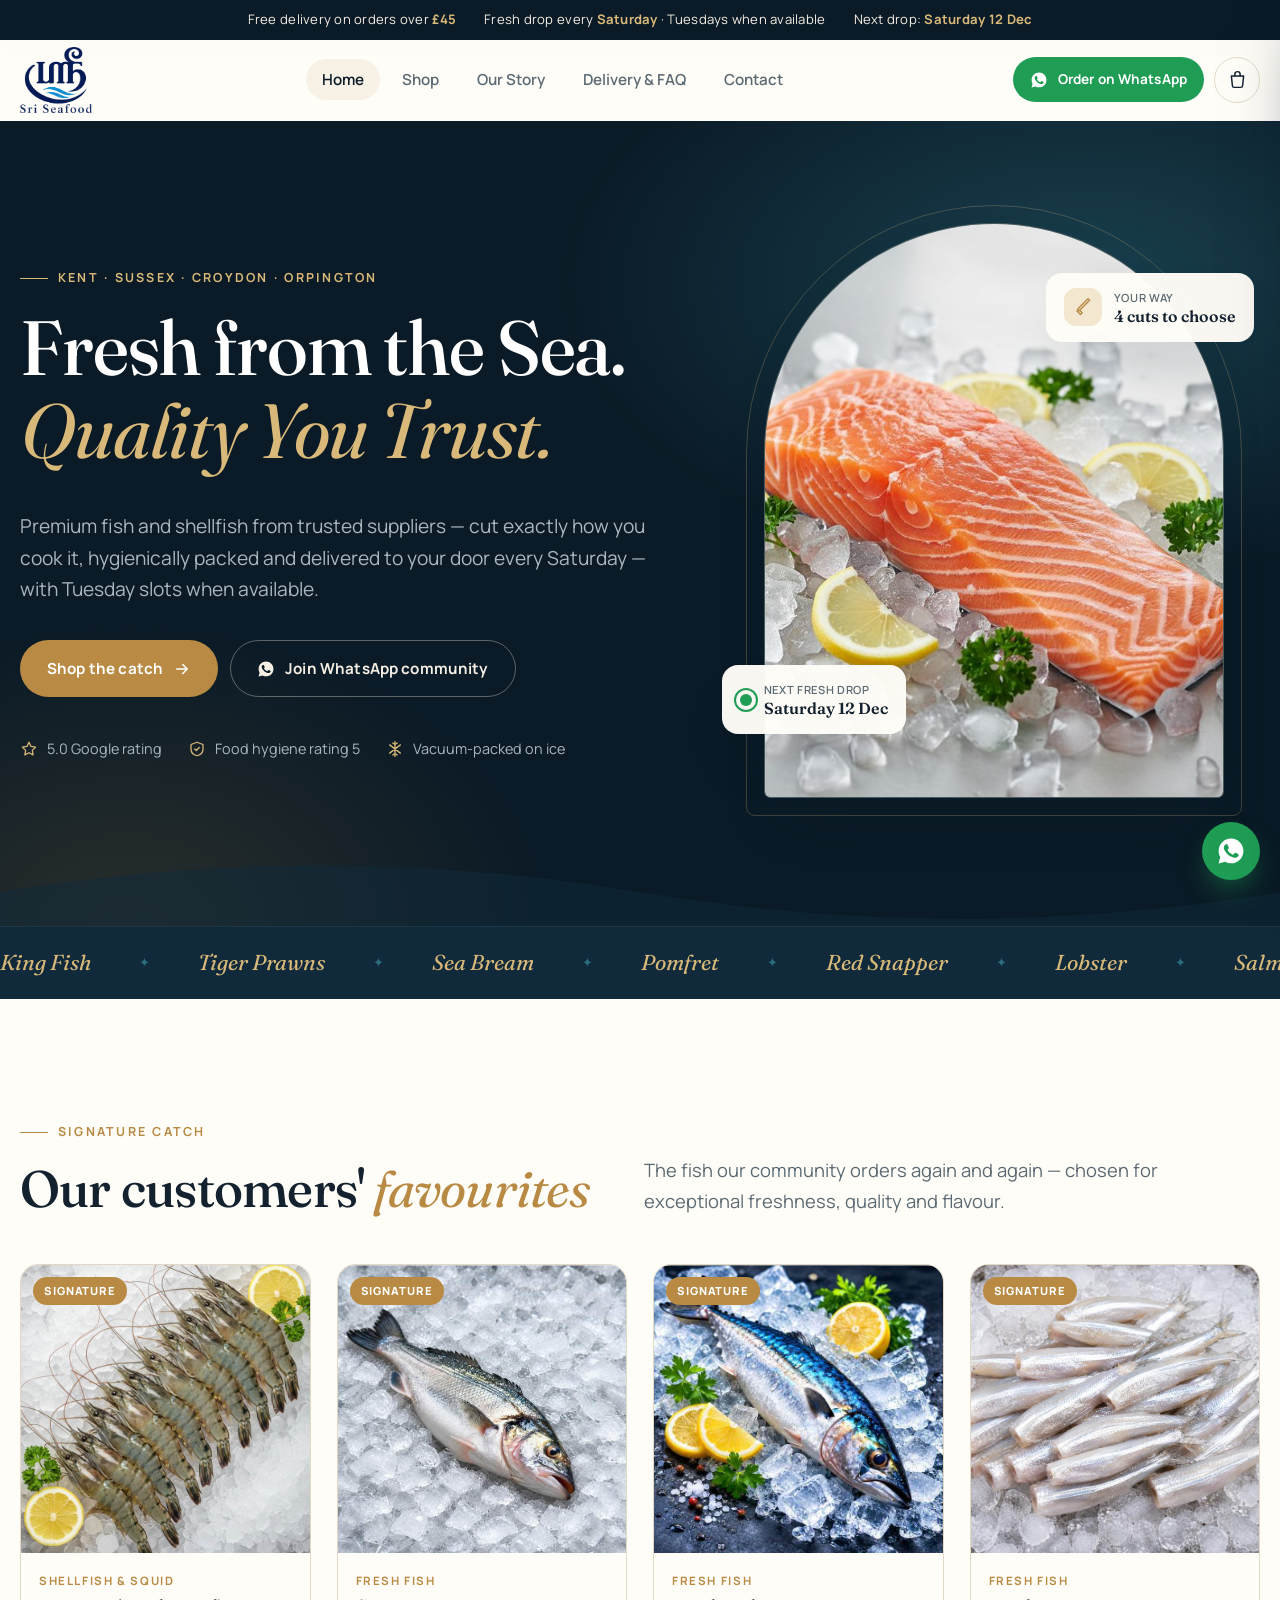
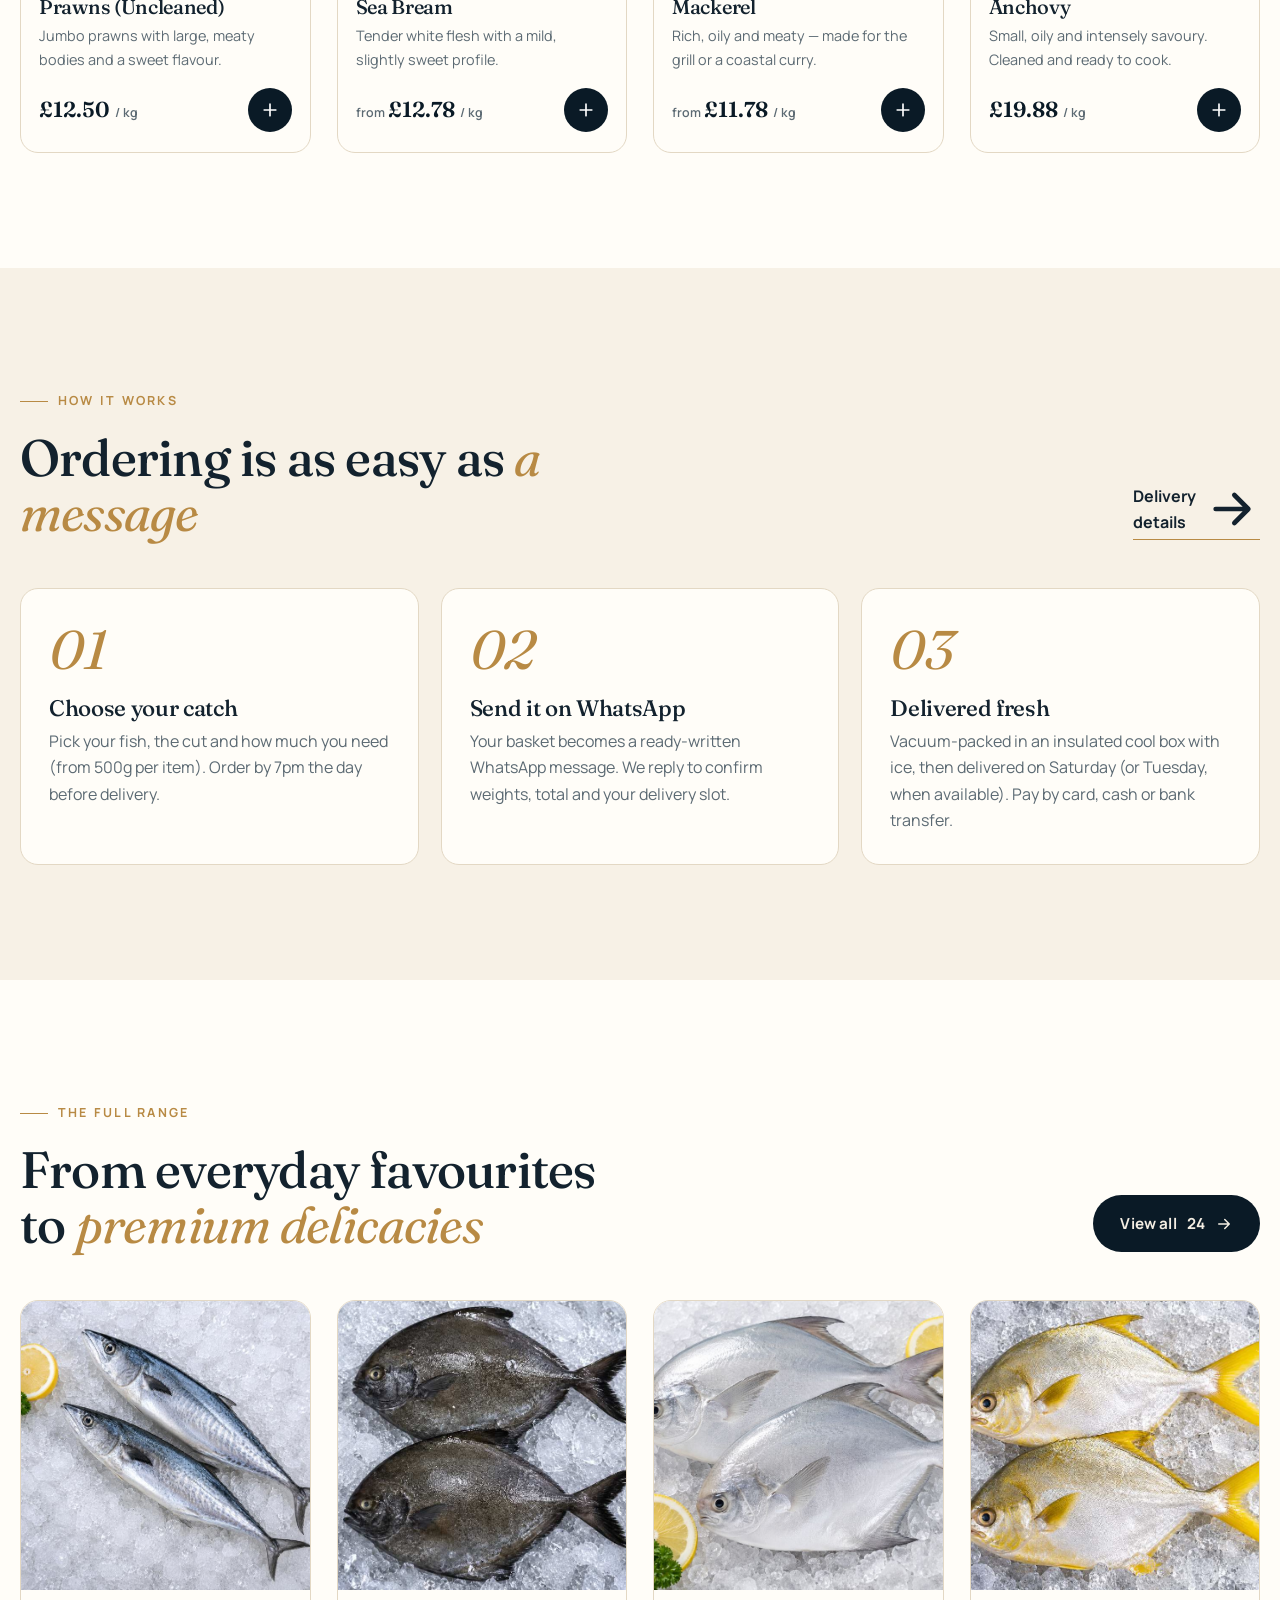
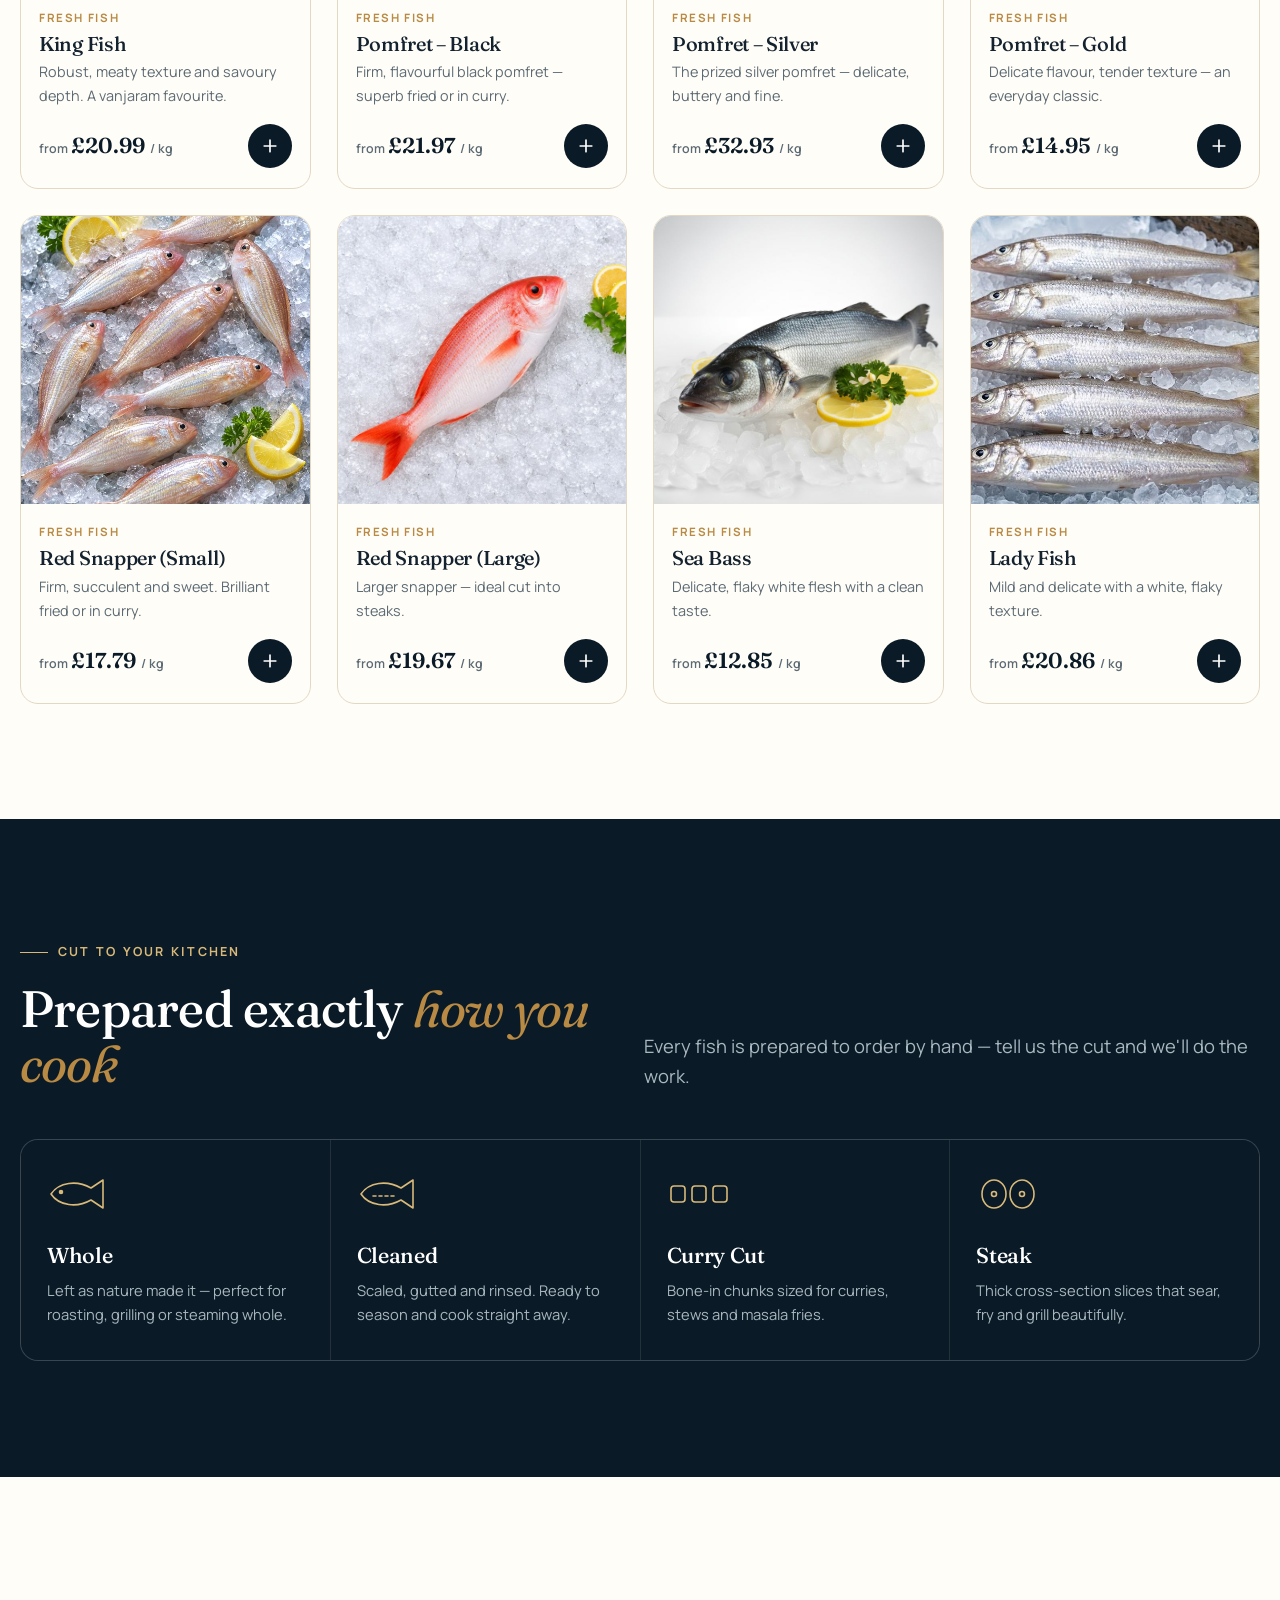
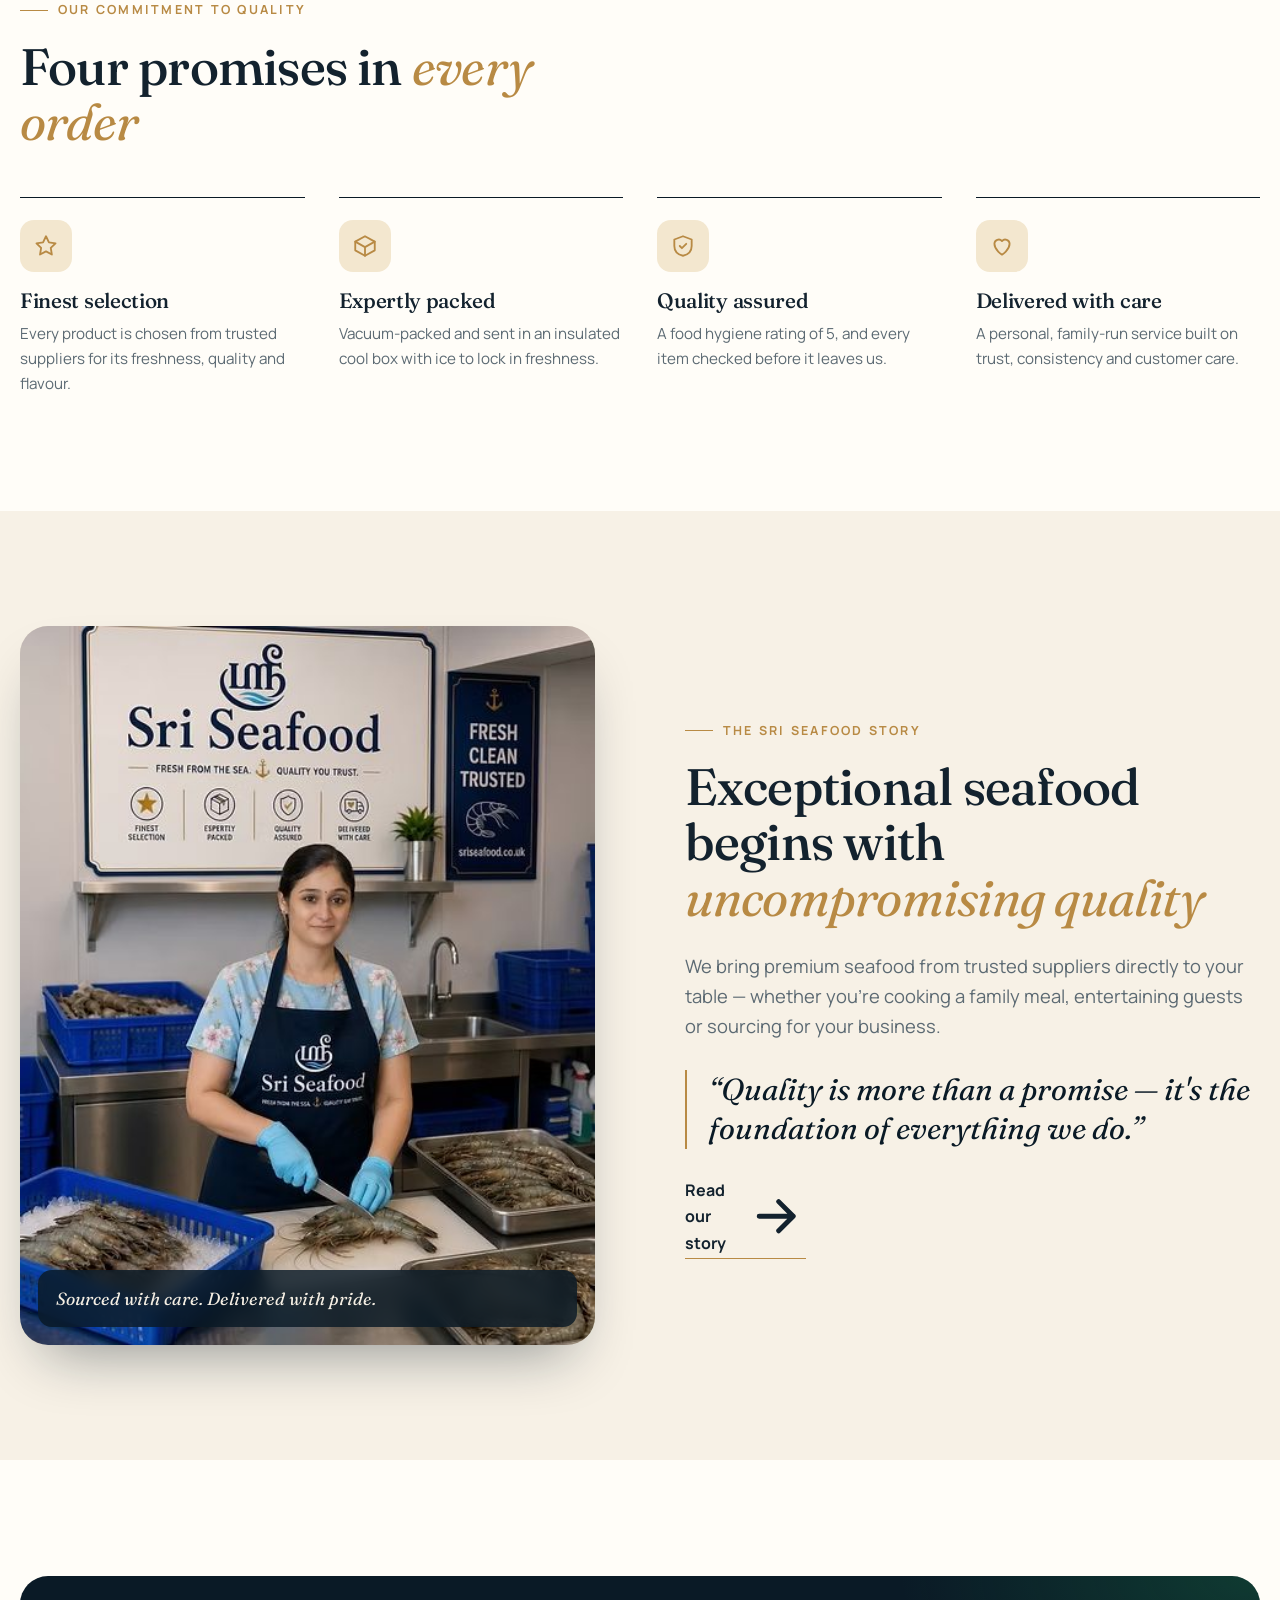
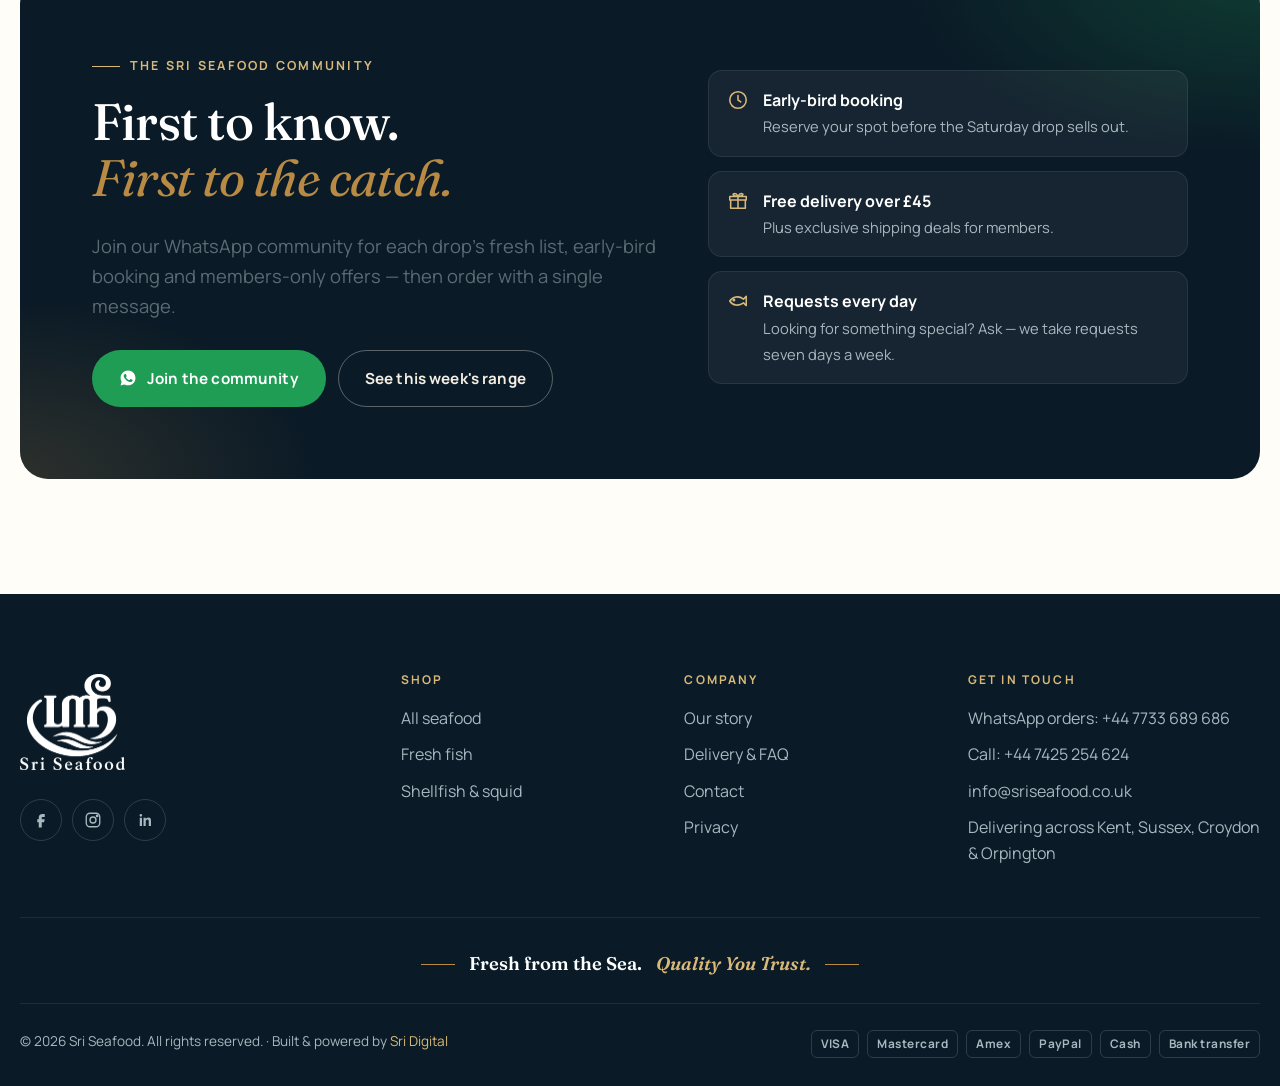
==== index.html @ c2c9f308 "Add files via upload" ====
<!doctype html>
<html lang="en-GB">
<head>
<meta charset="utf-8">
<meta name="viewport" content="width=device-width, initial-scale=1">
<title>Sri Seafood | Fresh from the Sea. Quality You Trust.</title>
<meta name="description" content="Premium fresh fish and shellfish, cut to order and delivered every Saturday across Kent, Sussex, Croydon and Orpington. Free delivery over £45.">
<link rel="canonical" href="https://www.sriseafood.co.uk/">
<meta name="theme-color" content="#0A1A26">
<meta property="og:type" content="website">
<meta property="og:site_name" content="Sri Seafood">
<meta property="og:title" content="Sri Seafood | Fresh from the Sea. Quality You Trust.">
<meta property="og:description" content="Premium fresh fish and shellfish, cut to order and delivered every Saturday across Kent, Sussex, Croydon and Orpington. Free delivery over £45.">
<meta property="og:url" content="https://www.sriseafood.co.uk/">
<meta property="og:image" content="https://www.sriseafood.co.uk/assets/img/og-image.jpg">
<meta name="twitter:card" content="summary_large_image">
<link rel="icon" href="assets/img/favicon.png" type="image/png">
<link rel="apple-touch-icon" href="assets/img/apple-touch-icon.png">
<link rel="preconnect" href="https://fonts.googleapis.com">
<link rel="preconnect" href="https://fonts.gstatic.com" crossorigin>
<link href="https://fonts.googleapis.com/css2?family=Fraunces:ital,opsz,wght@0,9..144,400..700;1,9..144,400..600&family=Manrope:wght@400;500;600;700;800&display=swap" rel="stylesheet">
<link rel="stylesheet" href="assets/css/styles.css">
<script type="application/ld+json">{"@context":"https://schema.org","@type":"Store","name":"Sri Seafood","description":"Premium fresh seafood delivered across Kent, Sussex, Croydon and Orpington.","url":"https://www.sriseafood.co.uk","email":"info@sriseafood.co.uk","telephone":"+447425254624","areaServed":["Kent","Sussex","Croydon","Orpington"],"address":{"@type":"PostalAddress","addressLocality":"Royal Tunbridge Wells","addressRegion":"Kent","addressCountry":"GB"},"sameAs":["https://www.facebook.com/profile.php?id=61592710559635","https://www.instagram.com/sri.seafood/","https://www.linkedin.com/company/sri-seafood/"]}</script>
</head>
<body>
<a class="sr-only" href="#main">Skip to content</a>
<div class="announce"><div class="wrap"><span>Free delivery on orders over <b>£45</b></span><span>Fresh drop every <b>Saturday</b> · Tuesdays when available</span><span>Next drop: <b data-next-drop>Saturday</b></span></div></div>
<header class="site-header">
  <div class="wrap nav">
    <a class="brand" href="index.html" aria-label="Sri Seafood home"><img class="brand-logo" src="assets/img/logo.png" alt="Sri Seafood" width="420" height="385"></a>
    <nav aria-label="Main"><ul class="nav-links"><li><a href="index.html">Home</a></li><li><a href="shop.html">Shop</a></li><li><a href="about.html">Our Story</a></li><li><a href="delivery.html">Delivery & FAQ</a></li><li><a href="contact.html">Contact</a></li></ul></nav>
    <div class="nav-actions">
      <a class="btn btn--wa btn--sm nav-cta" data-wa-chat="Hello Sri Seafood! I'd like to place an order."><svg viewBox="0 0 24 24" fill="currentColor" aria-hidden="true"><path d="M12.04 2C6.58 2 2.13 6.45 2.13 11.91c0 1.75.46 3.45 1.32 4.95L2.05 22l5.25-1.38a9.9 9.9 0 0 0 4.74 1.21c5.46 0 9.91-4.45 9.91-9.91C21.95 6.45 17.5 2 12.04 2Zm5.8 14.03c-.24.69-1.42 1.32-1.96 1.37-.5.05-1.13.07-1.82-.11-.42-.13-.96-.31-1.65-.61-2.9-1.25-4.8-4.17-4.94-4.36-.15-.2-1.18-1.57-1.18-3 0-1.42.75-2.12 1.01-2.41.27-.29.58-.36.78-.36l.56.01c.18.01.42-.07.66.5.24.58.82 2 .89 2.15.07.15.12.32.02.51-.1.2-.15.32-.29.49-.15.17-.31.38-.44.51-.15.15-.3.31-.13.6.17.29.76 1.25 1.63 2.03 1.12 1 2.07 1.31 2.36 1.46.29.15.46.12.63-.07.17-.2.73-.85.92-1.14.2-.29.39-.24.66-.15.27.1 1.7.8 2 .95.29.15.49.22.56.34.07.12.07.7-.17 1.39Z"/></svg> Order on WhatsApp</a>
      <button class="icon-btn" data-open-basket data-needs-basket aria-label="Open basket"><svg viewBox="0 0 24 24" fill="none" stroke="currentColor" stroke-width="1.7" stroke-linecap="round" stroke-linejoin="round" aria-hidden="true"><path d="M5 8h14l-1.2 11.1a2 2 0 0 1-2 1.9H8.2a2 2 0 0 1-2-1.9L5 8Z"/><path d="M9 8V6a3 3 0 0 1 6 0v2"/></svg><span class="cart-count">0</span></button>
      <button class="icon-btn menu-btn" data-open-menu aria-label="Open menu"><svg viewBox="0 0 24 24" fill="none" stroke="currentColor" stroke-width="1.8" stroke-linecap="round" aria-hidden="true"><path d="M4 8h16M4 16h16"/></svg></button>
    </div>
  </div>
</header>
<div class="mobile-nav" aria-hidden="true">
  <div class="top"><a class="brand" href="index.html" aria-label="Sri Seafood home"><img class="brand-logo" src="assets/img/logo-white.png" alt="Sri Seafood" width="420" height="385" loading="lazy"></a><button class="icon-btn" data-close-menu aria-label="Close menu"><svg viewBox="0 0 24 24" fill="none" stroke="currentColor" stroke-width="2" stroke-linecap="round" aria-hidden="true"><path d="M6 6l12 12M18 6 6 18"/></svg></button></div>
  <ul><li><a href="index.html">Home</a></li><li><a href="shop.html">Shop</a></li><li><a href="about.html">Our Story</a></li><li><a href="delivery.html">Delivery & FAQ</a></li><li><a href="contact.html">Contact</a></li></ul>
  <a class="btn btn--wa btn--block" data-wa-chat="Hello Sri Seafood! I'd like to place an order."><svg viewBox="0 0 24 24" fill="currentColor" aria-hidden="true"><path d="M12.04 2C6.58 2 2.13 6.45 2.13 11.91c0 1.75.46 3.45 1.32 4.95L2.05 22l5.25-1.38a9.9 9.9 0 0 0 4.74 1.21c5.46 0 9.91-4.45 9.91-9.91C21.95 6.45 17.5 2 12.04 2Zm5.8 14.03c-.24.69-1.42 1.32-1.96 1.37-.5.05-1.13.07-1.82-.11-.42-.13-.96-.31-1.65-.61-2.9-1.25-4.8-4.17-4.94-4.36-.15-.2-1.18-1.57-1.18-3 0-1.42.75-2.12 1.01-2.41.27-.29.58-.36.78-.36l.56.01c.18.01.42-.07.66.5.24.58.82 2 .89 2.15.07.15.12.32.02.51-.1.2-.15.32-.29.49-.15.17-.31.38-.44.51-.15.15-.3.31-.13.6.17.29.76 1.25 1.63 2.03 1.12 1 2.07 1.31 2.36 1.46.29.15.46.12.63-.07.17-.2.73-.85.92-1.14.2-.29.39-.24.66-.15.27.1 1.7.8 2 .95.29.15.49.22.56.34.07.12.07.7-.17 1.39Z"/></svg> Order on WhatsApp</a>
  <a class="btn btn--ghost-light btn--block" data-wa-community>Join our WhatsApp community</a>
</div>
<main id="main">

<section class="hero">
  <div class="wrap">
    <div>
      <span class="eyebrow" style="color:var(--gold-2)">Kent · Sussex · Croydon · Orpington</span>
      <h1>Fresh from the Sea.<br><em>Quality You Trust.</em></h1>
      <p class="lead">Premium fish and shellfish from trusted suppliers — cut exactly how you cook it, hygienically packed and delivered to your door every Saturday — with Tuesday slots when available.</p>
      <div class="hero-ctas">
        <a class="btn btn--gold" href="shop.html">Shop the catch <svg viewBox="0 0 24 24" fill="none" stroke="currentColor" stroke-width="2" stroke-linecap="round" stroke-linejoin="round" aria-hidden="true"><path d="M5 12h14M13 6l6 6-6 6"/></svg></a>
        <a class="btn btn--ghost-light" data-wa-community><svg viewBox="0 0 24 24" fill="currentColor" aria-hidden="true"><path d="M12.04 2C6.58 2 2.13 6.45 2.13 11.91c0 1.75.46 3.45 1.32 4.95L2.05 22l5.25-1.38a9.9 9.9 0 0 0 4.74 1.21c5.46 0 9.91-4.45 9.91-9.91C21.95 6.45 17.5 2 12.04 2Zm5.8 14.03c-.24.69-1.42 1.32-1.96 1.37-.5.05-1.13.07-1.82-.11-.42-.13-.96-.31-1.65-.61-2.9-1.25-4.8-4.17-4.94-4.36-.15-.2-1.18-1.57-1.18-3 0-1.42.75-2.12 1.01-2.41.27-.29.58-.36.78-.36l.56.01c.18.01.42-.07.66.5.24.58.82 2 .89 2.15.07.15.12.32.02.51-.1.2-.15.32-.29.49-.15.17-.31.38-.44.51-.15.15-.3.31-.13.6.17.29.76 1.25 1.63 2.03 1.12 1 2.07 1.31 2.36 1.46.29.15.46.12.63-.07.17-.2.73-.85.92-1.14.2-.29.39-.24.66-.15.27.1 1.7.8 2 .95.29.15.49.22.56.34.07.12.07.7-.17 1.39Z"/></svg> Join WhatsApp community</a>
      </div>
      <ul class="hero-trust">
        <li><svg viewBox="0 0 24 24" fill="none" stroke="currentColor" stroke-width="1.7" stroke-linejoin="round" aria-hidden="true"><path d="m12 3 2.7 5.6 6.1.9-4.4 4.3 1 6.1L12 17l-5.5 2.9 1-6.1L3.2 9.5l6.1-.9L12 3Z"/></svg> 5.0 Google rating</li>
        <li><svg viewBox="0 0 24 24" fill="none" stroke="currentColor" stroke-width="1.7" stroke-linecap="round" stroke-linejoin="round" aria-hidden="true"><path d="M12 3 4 6v6c0 5 3.5 8 8 9 4.5-1 8-4 8-9V6l-8-3Z"/><path d="m9 12 2 2 4-4"/></svg> Food hygiene rating 5</li>
        <li><svg viewBox="0 0 24 24" fill="none" stroke="currentColor" stroke-width="1.7" stroke-linecap="round" aria-hidden="true"><path d="M12 2v20M4.9 6.5l14.2 11M19.1 6.5 4.9 17.5M9 4l3 2 3-2M9 20l3-2 3 2"/></svg> Vacuum-packed on ice</li>
      </ul>
    </div>
    <div class="hero-visual">
      <div class="arch-ring" aria-hidden="true"></div>
      <div class="arch"><img src="assets/img/hero-salmon.jpg" alt="Fresh salmon fillet from Sri Seafood" fetchpriority="high"></div>
      <div class="float-card float-card--drop"><span class="pulse" aria-hidden="true"></span><div><small>Next fresh drop</small><b data-next-drop>Saturday</b></div></div>
      <div class="float-card float-card--cuts"><span class="chip-ico"><svg viewBox="0 0 24 24" fill="none" stroke="currentColor" stroke-width="1.7" stroke-linecap="round" stroke-linejoin="round" aria-hidden="true"><path d="M20 4 8 16l-3 1 1-3L18 2l2 2ZM8 16l3 3-2 2-3-3"/></svg></span><div><small>Your way</small><b>4 cuts to choose</b></div></div>
    </div>
  </div>
  <svg class="hero-waves" viewBox="0 0 1440 120" preserveAspectRatio="none" aria-hidden="true"><path d="M0 80c240-40 480-40 720 0s480 40 720 0v40H0Z" fill="#102A3B"/></svg>
</section>
<div class="marquee" aria-hidden="true"><div class="marquee-track"><span>King Fish</span><span>Tiger Prawns</span><span>Sea Bream</span><span>Pomfret</span><span>Red Snapper</span><span>Lobster</span><span>Salmon</span><span>Blue Crab</span><span>Barramundi</span><span>Anchovy</span><span>Sea Bass</span><span>Squid</span><span>King Fish</span><span>Tiger Prawns</span><span>Sea Bream</span><span>Pomfret</span><span>Red Snapper</span><span>Lobster</span><span>Salmon</span><span>Blue Crab</span><span>Barramundi</span><span>Anchovy</span><span>Sea Bass</span><span>Squid</span></div></div>

<section class="section">
  <div class="wrap">
    <div class="section-head reveal">
      <div><span class="eyebrow">Signature catch</span><h2>Our customers' <em>favourites</em></h2></div>
      <p class="lead">The fish our community orders again and again — chosen for exceptional freshness, quality and flavour.</p>
    </div>
    <div class="grid grid--4" data-products="featured"></div>
  </div>
</section>

<section class="section section--cream">
  <div class="wrap">
    <div class="section-head reveal">
      <div><span class="eyebrow">How it works</span><h2>Ordering is as easy as <em>a message</em></h2></div>
      <a class="link-arrow" href="delivery.html">Delivery details <svg viewBox="0 0 24 24" fill="none" stroke="currentColor" stroke-width="2" stroke-linecap="round" stroke-linejoin="round" aria-hidden="true"><path d="M5 12h14M13 6l6 6-6 6"/></svg></a>
    </div>
    <div class="steps">
      <div class="step reveal"><span class="step-num">01</span><h3>Choose your catch</h3><p>Pick your fish, the cut and how much you need (from 500g per item). Order by 7pm the day before delivery.</p></div>
      <div class="step reveal"><span class="step-num">02</span><h3>Send it on WhatsApp</h3><p>Your basket becomes a ready-written WhatsApp message. We reply to confirm weights, total and your delivery slot.</p></div>
      <div class="step reveal"><span class="step-num">03</span><h3>Delivered fresh</h3><p>Vacuum-packed in an insulated cool box with ice, then delivered on Saturday (or Tuesday, when available). Pay by card, cash or bank transfer.</p></div>
    </div>
  </div>
</section>

<section class="section">
  <div class="wrap">
    <div class="section-head reveal">
      <div><span class="eyebrow">The full range</span><h2>From everyday favourites to <em>premium delicacies</em></h2></div>
      <a class="btn btn--primary" href="shop.html">View all <span data-product-count>23</span> <svg viewBox="0 0 24 24" fill="none" stroke="currentColor" stroke-width="2" stroke-linecap="round" stroke-linejoin="round" aria-hidden="true"><path d="M5 12h14M13 6l6 6-6 6"/></svg></a>
    </div>
    <div class="grid grid--4" data-products="range" data-limit="8"></div>
  </div>
</section>

<section class="section section--ink">
  <div class="wrap">
    <div class="section-head reveal">
      <div><span class="eyebrow" style="color:var(--gold-2)">Cut to your kitchen</span><h2 style="color:#fff">Prepared exactly <em>how you cook</em></h2></div>
      <p class="lead">Every fish is prepared to order by hand — tell us the cut and we'll do the work.</p>
    </div>
    <div class="cuts"><div class="cut reveal"><svg viewBox="0 0 64 40" fill="none" stroke="currentColor" stroke-width="1.6" stroke-linecap="round" stroke-linejoin="round"><path d="M4 20c8-12 26-14 40-6l12-8v28l-12-8C30 34 12 32 4 20Z"/><circle cx="14" cy="18" r="1.5" fill="currentColor"/></svg><h3>Whole</h3><p>Left as nature made it — perfect for roasting, grilling or steaming whole.</p></div><div class="cut reveal"><svg viewBox="0 0 64 40" fill="none" stroke="currentColor" stroke-width="1.6" stroke-linecap="round" stroke-linejoin="round"><path d="M4 20c8-12 26-14 40-6l12-8v28l-12-8C30 34 12 32 4 20Z"/><path d="M16 22h22" stroke-dasharray="3 3"/></svg><h3>Cleaned</h3><p>Scaled, gutted and rinsed. Ready to season and cook straight away.</p></div><div class="cut reveal"><svg viewBox="0 0 64 40" fill="none" stroke="currentColor" stroke-width="1.6" stroke-linejoin="round"><rect x="4" y="12" width="14" height="16" rx="3"/><rect x="25" y="12" width="14" height="16" rx="3"/><rect x="46" y="12" width="14" height="16" rx="3"/></svg><h3>Curry Cut</h3><p>Bone-in chunks sized for curries, stews and masala fries.</p></div><div class="cut reveal"><svg viewBox="0 0 64 40" fill="none" stroke="currentColor" stroke-width="1.6" stroke-linejoin="round"><ellipse cx="18" cy="20" rx="12" ry="14"/><ellipse cx="46" cy="20" rx="12" ry="14"/><circle cx="18" cy="20" r="2.5"/><circle cx="46" cy="20" r="2.5"/></svg><h3>Steak</h3><p>Thick cross-section slices that sear, fry and grill beautifully.</p></div></div>
  </div>
</section>

<section class="section">
  <div class="wrap">
    <div class="section-head reveal"><div><span class="eyebrow">Our commitment to quality</span><h2>Four promises in <em>every order</em></h2></div></div>
    <div class="pillars">
      <div class="pillar reveal"><div class="pillar-ico"><svg viewBox="0 0 24 24" fill="none" stroke="currentColor" stroke-width="1.7" stroke-linejoin="round" aria-hidden="true"><path d="m12 3 2.7 5.6 6.1.9-4.4 4.3 1 6.1L12 17l-5.5 2.9 1-6.1L3.2 9.5l6.1-.9L12 3Z"/></svg></div><h3>Finest selection</h3><p>Every product is chosen from trusted suppliers for its freshness, quality and flavour.</p></div>
      <div class="pillar reveal"><div class="pillar-ico"><svg viewBox="0 0 24 24" fill="none" stroke="currentColor" stroke-width="1.7" stroke-linecap="round" stroke-linejoin="round" aria-hidden="true"><path d="M21 8 12 3 3 8v8l9 5 9-5V8Z"/><path d="m3 8 9 5 9-5M12 13v8"/></svg></div><h3>Expertly packed</h3><p>Vacuum-packed and sent in an insulated cool box with ice to lock in freshness.</p></div>
      <div class="pillar reveal"><div class="pillar-ico"><svg viewBox="0 0 24 24" fill="none" stroke="currentColor" stroke-width="1.7" stroke-linecap="round" stroke-linejoin="round" aria-hidden="true"><path d="M12 3 4 6v6c0 5 3.5 8 8 9 4.5-1 8-4 8-9V6l-8-3Z"/><path d="m9 12 2 2 4-4"/></svg></div><h3>Quality assured</h3><p>A food hygiene rating of 5, and every item checked before it leaves us.</p></div>
      <div class="pillar reveal"><div class="pillar-ico"><svg viewBox="0 0 24 24" fill="none" stroke="currentColor" stroke-width="1.7" stroke-linecap="round" stroke-linejoin="round" aria-hidden="true"><path d="M12 20s-7-4.4-7-10a4 4 0 0 1 7-2.6A4 4 0 0 1 19 10c0 5.6-7 10-7 10Z"/></svg></div><h3>Delivered with care</h3><p>A personal, family-run service built on trust, consistency and customer care.</p></div>
    </div>
  </div>
</section>

<section class="section section--cream">
  <div class="wrap split">
    <div class="portrait reveal"><img src="assets/img/founder.jpg" alt="The founder of Sri Seafood" loading="lazy"><div class="portrait-tag">Sourced with care. Delivered with pride.</div></div>
    <div class="reveal">
      <span class="eyebrow">The Sri Seafood story</span>
      <h2>Exceptional seafood begins with <em>uncompromising quality</em></h2>
      <p class="lead">We bring premium seafood from trusted suppliers directly to your table — whether you're cooking a family meal, entertaining guests or sourcing for your business.</p>
      <p class="quote">“Quality is more than a promise — it's the foundation of everything we do.”</p>
      <a class="link-arrow" href="about.html">Read our story <svg viewBox="0 0 24 24" fill="none" stroke="currentColor" stroke-width="2" stroke-linecap="round" stroke-linejoin="round" aria-hidden="true"><path d="M5 12h14M13 6l6 6-6 6"/></svg></a>
    </div>
  </div>
</section>
<section class="section"><div class="wrap">
  <div class="community reveal">
    <div>
      <span class="eyebrow" style="color:var(--gold-2)">The Sri Seafood community</span>
      <h2>First to know.<br><em>First to the catch.</em></h2>
      <p class="lead">Join our WhatsApp community for each drop's fresh list, early-bird booking and members-only offers — then order with a single message.</p>
      <div style="display:flex;gap:12px;flex-wrap:wrap;margin-top:28px">
        <a class="btn btn--wa" data-wa-community><svg viewBox="0 0 24 24" fill="currentColor" aria-hidden="true"><path d="M12.04 2C6.58 2 2.13 6.45 2.13 11.91c0 1.75.46 3.45 1.32 4.95L2.05 22l5.25-1.38a9.9 9.9 0 0 0 4.74 1.21c5.46 0 9.91-4.45 9.91-9.91C21.95 6.45 17.5 2 12.04 2Zm5.8 14.03c-.24.69-1.42 1.32-1.96 1.37-.5.05-1.13.07-1.82-.11-.42-.13-.96-.31-1.65-.61-2.9-1.25-4.8-4.17-4.94-4.36-.15-.2-1.18-1.57-1.18-3 0-1.42.75-2.12 1.01-2.41.27-.29.58-.36.78-.36l.56.01c.18.01.42-.07.66.5.24.58.82 2 .89 2.15.07.15.12.32.02.51-.1.2-.15.32-.29.49-.15.17-.31.38-.44.51-.15.15-.3.31-.13.6.17.29.76 1.25 1.63 2.03 1.12 1 2.07 1.31 2.36 1.46.29.15.46.12.63-.07.17-.2.73-.85.92-1.14.2-.29.39-.24.66-.15.27.1 1.7.8 2 .95.29.15.49.22.56.34.07.12.07.7-.17 1.39Z"/></svg> Join the community</a>
        <a class="btn btn--ghost-light" href="shop.html">See this week's range</a>
      </div>
    </div>
    <ul class="perks">
      <li><svg viewBox="0 0 24 24" fill="none" stroke="currentColor" stroke-width="1.7" stroke-linecap="round" aria-hidden="true"><circle cx="12" cy="12" r="9"/><path d="M12 7v5l3 2"/></svg><div><b>Early-bird booking</b><span>Reserve your spot before the Saturday drop sells out.</span></div></li>
      <li><svg viewBox="0 0 24 24" fill="none" stroke="currentColor" stroke-width="1.7" stroke-linecap="round" stroke-linejoin="round" aria-hidden="true"><path d="M4 11h16v9H4zM3 7h18v4H3zM12 7v13M12 7S10 3 7.5 4 9 7 12 7Zm0 0s2-4 4.5-3S15 7 12 7Z"/></svg><div><b>Free delivery over £45</b><span>Plus exclusive shipping deals for members.</span></div></li>
      <li><svg viewBox="0 0 24 24" fill="none" stroke="currentColor" stroke-width="1.7" stroke-linecap="round" stroke-linejoin="round" aria-hidden="true"><path d="M3 12c3-5 10-6 15-2l3-3v10l-3-3c-5 4-12 3-15-2Z"/><circle cx="7.5" cy="11" r=".8" fill="currentColor"/></svg><div><b>Requests every day</b><span>Looking for something special? Ask — we take requests seven days a week.</span></div></li>
    </ul>
  </div>
</div></section>
</main>
<footer class="site-footer">
  <div class="wrap">
    <div class="foot-grid">
      <div>
        <a class="brand" href="index.html" aria-label="Sri Seafood home"><img class="brand-logo" src="assets/img/logo-white.png" alt="Sri Seafood" width="420" height="385" loading="lazy"></a>
        <div class="socials" style="margin-top:22px">
          <a href="https://www.facebook.com/profile.php?id=61592710559635" target="_blank" rel="noopener" aria-label="Facebook"><svg viewBox="0 0 24 24" fill="currentColor" aria-hidden="true"><path d="M14 8h3V4h-3a5 5 0 0 0-5 5v2H7v4h2v7h4v-7h3l1-4h-4V9a1 1 0 0 1 1-1Z"/></svg></a>
          <a href="https://www.instagram.com/sri.seafood/" target="_blank" rel="noopener" aria-label="Instagram"><svg viewBox="0 0 24 24" fill="none" stroke="currentColor" stroke-width="1.8" aria-hidden="true"><rect x="3" y="3" width="18" height="18" rx="5"/><circle cx="12" cy="12" r="4"/><circle cx="17.5" cy="6.5" r="1" fill="currentColor"/></svg></a>
          <a href="https://www.linkedin.com/company/sri-seafood/" target="_blank" rel="noopener" aria-label="LinkedIn"><svg viewBox="0 0 24 24" fill="currentColor" aria-hidden="true"><path d="M5 9h3v11H5zM6.5 4a1.8 1.8 0 1 1 0 3.6 1.8 1.8 0 0 1 0-3.6ZM10 9h3v1.6c.5-.9 1.7-1.9 3.5-1.9 3.2 0 3.5 2.1 3.5 4.8V20h-3v-5.6c0-1.3 0-3-1.8-3s-2.2 1.4-2.2 2.9V20h-3z"/></svg></a>
        </div>
      </div>
      <div><h4>Shop</h4><ul><li><a href="shop.html">All seafood</a></li><li><a href="shop.html?cat=fish">Fresh fish</a></li><li><a href="shop.html?cat=shellfish">Shellfish &amp; squid</a></li><li hidden data-games><a href="#">Play Sri Seafood Games</a></li></ul></div>
      <div><h4>Company</h4><ul><li><a href="about.html">Our story</a></li><li><a href="delivery.html">Delivery &amp; FAQ</a></li><li><a href="contact.html">Contact</a></li><li><a href="privacy.html">Privacy</a></li></ul></div>
      <div><h4>Get in touch</h4><ul>
        <li><a data-wa-chat>WhatsApp orders: +44 7733 689 686</a></li>
        <li><a href="tel:+447425254624">Call: +44 7425 254 624</a></li>
        <li><a href="mailto:info@sriseafood.co.uk">info@sriseafood.co.uk</a></li>
        <li>Delivering across Kent, Sussex, Croydon &amp; Orpington</li></ul></div>
    </div>
    <div class="on-navy" style="text-align:center;padding:28px 0;border-bottom:1px solid rgba(255,255,255,.08)"><span class="tagline">Fresh from the Sea. <em>Quality You Trust.</em></span></div>
    <div class="foot-base">
      <span>© <span data-year>2026</span> Sri Seafood. All rights reserved. · Built &amp; powered by <a href="https://sridigital.co.uk" target="_blank" rel="noopener" style="color:var(--gold-2)">Sri Digital</a></span>
      <div class="pay-row" aria-label="Payment methods"><span>VISA</span><span>Mastercard</span><span>Amex</span><span>PayPal</span><span>Cash</span><span>Bank transfer</span></div>
    </div>
  </div>
</footer>
<a class="wa-float" data-wa-chat="Hello Sri Seafood!" aria-label="Chat with us on WhatsApp"><svg viewBox="0 0 24 24" fill="currentColor" aria-hidden="true"><path d="M12.04 2C6.58 2 2.13 6.45 2.13 11.91c0 1.75.46 3.45 1.32 4.95L2.05 22l5.25-1.38a9.9 9.9 0 0 0 4.74 1.21c5.46 0 9.91-4.45 9.91-9.91C21.95 6.45 17.5 2 12.04 2Zm5.8 14.03c-.24.69-1.42 1.32-1.96 1.37-.5.05-1.13.07-1.82-.11-.42-.13-.96-.31-1.65-.61-2.9-1.25-4.8-4.17-4.94-4.36-.15-.2-1.18-1.57-1.18-3 0-1.42.75-2.12 1.01-2.41.27-.29.58-.36.78-.36l.56.01c.18.01.42-.07.66.5.24.58.82 2 .89 2.15.07.15.12.32.02.51-.1.2-.15.32-.29.49-.15.17-.31.38-.44.51-.15.15-.3.31-.13.6.17.29.76 1.25 1.63 2.03 1.12 1 2.07 1.31 2.36 1.46.29.15.46.12.63-.07.17-.2.73-.85.92-1.14.2-.29.39-.24.66-.15.27.1 1.7.8 2 .95.29.15.49.22.56.34.07.12.07.7-.17 1.39Z"/></svg></a>
<script src="assets/js/config.js"></script>
<script src="assets/js/products.js"></script>
<script src="assets/js/app.js"></script>
</body>
</html>
---- assets/css/styles.css ----
/* ==========================================================================
   SRI SEAFOOD — Design system
   Deep-ocean ink · warm sand · brass accent
   ========================================================================== */
:root {
  --ink: #0A1A26;
  --ink-2: #102A3B;
  --ink-3: #173A4F;
  --sea: #2C6E7F;
  --sea-deep: #2C6E7F;
  --ice: #F7F1E6;
  --paper: #FFFDF8;
  --card: #FFFDF8;
  --cream: #F7F1E6;
  --sand: #ECE2D0;
  --line: #E3D8C4;
  --gold: #B88A44;
  --gold-rule: #B88A44;
  --gold-2: #D9B979;
  --gold-soft: #F3E7CF;
  --coral: #C8583F;
  --wa: #1F9D55;
  --text: #13222E;
  --muted: #5C6A73;
  --on-ink: #F4EEE3;
  --on-ink-muted: #A9B7BF;

  --f-display: "Fraunces", Georgia, "Times New Roman", serif;
  --f-body: "Manrope", system-ui, -apple-system, "Segoe UI", sans-serif;

  --r-sm: 10px;
  --r: 18px;
  --r-lg: 28px;
  --shadow: 0 1px 2px rgba(10, 26, 38, .06), 0 10px 30px -12px rgba(10, 26, 38, .18);
  --shadow-lg: 0 30px 60px -25px rgba(10, 26, 38, .45);
  --wrap: 1240px;
  --ease: cubic-bezier(.2, .7, .2, 1);
}

*, *::before, *::after { box-sizing: border-box; }
html { -webkit-text-size-adjust: 100%; scroll-behavior: smooth; }
body {
  margin: 0;
  font-family: var(--f-body);
  font-size: 16px;
  line-height: 1.65;
  color: var(--text);
  background: var(--paper);
  -webkit-font-smoothing: antialiased;
  overflow-x: hidden;
}
img { max-width: 100%; display: block; }
a { color: inherit; text-decoration: none; }
button, input, select, textarea { font: inherit; color: inherit; }
button { cursor: pointer; background: none; border: 0; }
:focus-visible { outline: 2px solid var(--gold); outline-offset: 3px; border-radius: 6px; }
.sr-only { position: absolute; width: 1px; height: 1px; overflow: hidden; clip: rect(0 0 0 0); white-space: nowrap; }

h1, h2, h3, h4 { font-family: var(--f-display); font-weight: 500; line-height: 1.08; letter-spacing: -.015em; margin: 0 0 .5em; }
h1 { font-size: clamp(2.6rem, 6vw, 5rem); }
h2 { font-size: clamp(2rem, 4vw, 3.2rem); }
h3 { font-size: 1.4rem; }
h1 em, h2 em { font-style: italic; color: var(--gold); font-weight: 400; }
p { margin: 0 0 1em; }

.wrap { width: min(var(--wrap), 100% - 32px); margin-inline: auto; }
.section { padding: clamp(64px, 9vw, 120px) 0; }
.section--cream { background: var(--cream); }
.section--ink { background: var(--ink); color: var(--on-ink); }
.eyebrow {
  display: inline-flex; align-items: center; gap: 10px;
  font-size: .78rem; font-weight: 700; letter-spacing: .18em; text-transform: uppercase;
  color: var(--gold); margin-bottom: 18px;
}
.eyebrow::before { content: ""; width: 28px; height: 1px; background: currentColor; }
.lead { font-size: 1.15rem; color: var(--muted); max-width: 56ch; }
.section--ink .lead { color: var(--on-ink-muted); }
.section-head { display: flex; justify-content: space-between; align-items: end; gap: 24px; margin-bottom: 48px; flex-wrap: wrap; }
.section-head h2 { margin: 0; max-width: 18ch; }
.section-head .lead { margin: 0; }

/* Buttons */
.btn {
  display: inline-flex; align-items: center; justify-content: center; gap: 10px;
  padding: 15px 26px; border-radius: 999px;
  font-weight: 700; font-size: .95rem; letter-spacing: .01em;
  transition: transform .25s var(--ease), background .25s, color .25s, box-shadow .25s, border-color .25s;
  border: 1.5px solid transparent; white-space: nowrap;
}
.btn:hover { transform: translateY(-2px); }
.btn svg { width: 18px; height: 18px; flex: none; }
.btn--primary { background: var(--ink); color: var(--on-ink); }
.btn--primary:hover { background: var(--ink-3); box-shadow: var(--shadow); }
.btn--gold { background: var(--gold); color: #fff; }
.btn--gold:hover { background: #a37a3a; }
.btn--wa { background: var(--wa); color: #fff; }
.btn--wa:hover { background: #188547; box-shadow: 0 10px 24px -10px rgba(31, 157, 85, .6); }
.btn--ghost { border-color: currentColor; }
.btn--ghost-light { border-color: rgba(244, 238, 227, .35); color: var(--on-ink); }
.btn--ghost-light:hover { border-color: var(--gold-2); color: var(--gold-2); }
.btn--block { width: 100%; }
.btn--sm { padding: 10px 16px; font-size: .85rem; }
.btn[disabled] { opacity: .45; pointer-events: none; }
.link-arrow { font-weight: 700; display: inline-flex; gap: 8px; align-items: center; border-bottom: 1.5px solid var(--gold); padding-bottom: 2px; }
.link-arrow:hover { color: var(--gold); }

/* Announcement bar */
.announce { background: var(--ink); color: var(--on-ink); font-size: .82rem; letter-spacing: .02em; }
.announce .wrap { display: flex; justify-content: center; gap: 28px; padding: 9px 0; flex-wrap: wrap; text-align: center; }
.announce b { color: var(--gold-2); font-weight: 700; }
.announce span + span { position: relative; }
@media (max-width: 640px) { .announce span:nth-child(2) { display: none; } }

/* Header */
.site-header {
  position: sticky; top: 0; z-index: 50;
  background: rgba(255, 253, 248, .86); backdrop-filter: saturate(160%) blur(14px); -webkit-backdrop-filter: saturate(160%) blur(14px);
  border-bottom: 1px solid transparent; transition: border-color .3s, box-shadow .3s;
}
.site-header.is-scrolled { border-color: var(--line); box-shadow: 0 6px 24px -18px rgba(10, 26, 38, .35); }
.nav { display: flex; align-items: center; justify-content: space-between; height: 80px; gap: 20px; }
.brand { display: inline-flex; align-items: center; gap: 12px; }
.brand-logo { height: 66px; width: auto; }
.mobile-nav .brand-logo, .site-footer .brand-logo { height: 96px; }
@media (max-width: 520px) { .brand-logo { height: 56px; } }
/* Tagline lockup: "Fresh from the Sea." + gold "Quality You Trust." between gold rules */
.tagline { display: inline-flex; align-items: center; gap: 14px; font-family: var(--f-display); font-weight: 600; font-size: 1.15rem; line-height: 1.2; color: var(--ink); flex-wrap: wrap; justify-content: center; }
.tagline::before, .tagline::after { content: ""; width: 34px; height: 1px; background: var(--gold-rule); }
.tagline em { font-style: italic; color: var(--gold); }
.on-navy .tagline, .tagline.on-navy { color: #fff; }
.on-navy .tagline em, .tagline.on-navy em { color: var(--gold-2); }
.tagline-band { background: var(--ink-2); text-align: center; padding: 26px 16px; border-bottom: 1px solid rgba(255,255,255,.06); }
.tagline-band .tagline { font-size: clamp(1.2rem, 2.6vw, 1.7rem); }
.photo-band { border-radius: var(--r-lg); overflow: hidden; box-shadow: var(--shadow-lg); aspect-ratio: 1100 / 336; background: var(--ice); }
.photo-band img { width: 100%; height: 100%; object-fit: cover; }
@media (max-width: 640px) { .photo-band { aspect-ratio: 16 / 9; } }
.nav-links { display: flex; gap: 6px; list-style: none; margin: 0; padding: 0; }
.nav-links a { padding: 10px 16px; border-radius: 999px; font-weight: 600; font-size: .95rem; color: var(--muted); transition: color .2s, background .2s; }
.nav-links a:hover { color: var(--ink); background: var(--cream); }
.nav-links a[aria-current="page"] { color: var(--ink); background: var(--cream); }
.nav-actions { display: flex; align-items: center; gap: 10px; }
.icon-btn { position: relative; width: 46px; height: 46px; border-radius: 50%; display: grid; place-items: center; border: 1px solid var(--line); transition: background .2s, border-color .2s; }
.icon-btn:hover { background: var(--cream); border-color: var(--sand); }
.icon-btn svg { width: 21px; height: 21px; }
.cart-count { position: absolute; top: -4px; right: -4px; min-width: 21px; height: 21px; padding: 0 6px; border-radius: 999px; background: var(--gold); color: #fff; font-size: .72rem; font-weight: 800; display: grid; place-items: center; transform: scale(0); transition: transform .3s var(--ease); }
.cart-count.has-items { transform: scale(1); }
.cart-count.bump { animation: bump .45s var(--ease); }
@keyframes bump { 40% { transform: scale(1.35); } }
.menu-btn { display: none; }
.nav-cta { display: inline-flex; }
@media (max-width: 920px) {
  .nav-links { display: none; }
  .menu-btn { display: grid; }
  .nav-cta { display: none; }
}
.mobile-nav { position: fixed; inset: 0; z-index: 90; background: var(--ink); color: var(--on-ink); padding: 24px; display: flex; flex-direction: column; transform: translateY(-100%); transition: transform .45s var(--ease); }
.mobile-nav.is-open { transform: none; }
.mobile-nav .top { display: flex; justify-content: space-between; align-items: center; }
.mobile-nav .icon-btn { border-color: rgba(255, 255, 255, .2); }
.mobile-nav ul { list-style: none; padding: 0; margin: 48px 0 auto; }
.mobile-nav li a { display: block; font-family: var(--f-display); font-size: 2.4rem; padding: 8px 0; border-bottom: 1px solid rgba(255, 255, 255, .08); }
.mobile-nav li a:hover { color: var(--gold-2); }
.mobile-nav .btn { margin-top: 24px; }

/* Hero */
.hero { position: relative; background: var(--ink); color: var(--on-ink); overflow: hidden; isolation: isolate; }
.hero::before {
  content: ""; position: absolute; inset: 0; z-index: -1;
  background:
    radial-gradient(900px 500px at 85% 20%, rgba(44, 110, 127, .45), transparent 60%),
    radial-gradient(700px 500px at 10% 100%, rgba(184, 138, 68, .18), transparent 60%);
}
.hero-waves { position: absolute; left: 0; right: 0; bottom: -2px; z-index: -1; opacity: .5; }
.hero .wrap { display: grid; grid-template-columns: 1.1fr .9fr; gap: 56px; align-items: center; padding: clamp(56px, 8vw, 110px) 0 clamp(80px, 10vw, 140px); }
.hero h1 { color: #fff; }
.hero h1 em { color: var(--gold-2); }
.hero .lead { color: var(--on-ink-muted); font-size: 1.2rem; }
.hero-ctas { display: flex; gap: 12px; flex-wrap: wrap; margin: 34px 0 40px; }
.hero-trust { display: flex; gap: 26px; flex-wrap: wrap; padding: 0; margin: 0; list-style: none; color: var(--on-ink-muted); font-size: .9rem; }
.hero-trust li { display: flex; align-items: center; gap: 9px; }
.hero-trust svg { width: 18px; height: 18px; color: var(--gold-2); }
.hero-visual { position: relative; justify-self: center; width: min(460px, 100%); }
.arch { aspect-ratio: 4 / 5; border-radius: 999px 999px var(--r-lg) var(--r-lg); overflow: hidden; background: var(--ink-3); box-shadow: var(--shadow-lg); border: 1px solid rgba(217, 185, 121, .25); }
.arch img { width: 100%; height: 100%; object-fit: cover; transform: scale(1.04); }
.arch-ring { position: absolute; inset: -18px; border-radius: 999px 999px 36px 36px; border: 1px solid rgba(217, 185, 121, .25); pointer-events: none; }
.float-card {
  position: absolute; background: rgba(255, 253, 248, .97); color: var(--text); border-radius: 16px;
  padding: 14px 18px; box-shadow: var(--shadow-lg); display: flex; gap: 12px; align-items: center; font-size: .88rem; line-height: 1.35;
}
.float-card b { display: block; font-size: 1rem; font-family: var(--f-display); font-weight: 600; }
.float-card small { color: var(--muted); font-weight: 600; letter-spacing: .06em; text-transform: uppercase; font-size: .7rem; }
.float-card--drop { left: -42px; bottom: 64px; animation: float 6s ease-in-out infinite; }
.float-card--cuts { right: -30px; top: 50px; animation: float 6s ease-in-out -3s infinite; }
.pulse { width: 12px; height: 12px; border-radius: 50%; background: var(--wa); position: relative; flex: none; }
.pulse::after { content: ""; position: absolute; inset: -6px; border-radius: 50%; border: 2px solid var(--wa); animation: pulse 2s infinite; }
@keyframes pulse { from { transform: scale(.6); opacity: 1; } to { transform: scale(1.6); opacity: 0; } }
@keyframes float { 50% { transform: translateY(-10px); } }
.chip-ico { width: 38px; height: 38px; border-radius: 12px; background: var(--gold-soft); display: grid; place-items: center; color: var(--gold); flex: none; }
.chip-ico svg { width: 20px; height: 20px; }
@media (max-width: 920px) {
  .hero .wrap { grid-template-columns: 1fr; }
  .hero-visual { width: min(380px, 86%); margin-top: 20px; }
  .float-card--drop { left: -18px; }
  .float-card--cuts { right: -14px; }
}

/* Marquee */
.marquee { background: var(--ink-2); color: var(--gold-2); overflow: hidden; border-top: 1px solid rgba(255, 255, 255, .06); }
.marquee-track { display: flex; gap: 48px; width: max-content; padding: 18px 0; animation: marquee 40s linear infinite; font-family: var(--f-display); font-style: italic; font-size: 1.35rem; }
.marquee-track span { display: inline-flex; align-items: center; gap: 48px; white-space: nowrap; }
.marquee-track span::after { content: "✦"; font-style: normal; font-size: .8rem; color: var(--sea); }
@keyframes marquee { to { transform: translateX(-50%); } }

/* Product cards */
.grid { display: grid; gap: 26px; grid-template-columns: repeat(auto-fill, minmax(250px, 1fr)); }
.grid--4 { grid-template-columns: repeat(4, 1fr); }
@media (max-width: 1060px) { .grid--4 { grid-template-columns: repeat(2, 1fr); } }
@media (max-width: 560px) { .grid, .grid--4 { grid-template-columns: repeat(2, 1fr); gap: 14px; } }
.card { position: relative; display: flex; flex-direction: column; background: var(--card); border-radius: var(--r); border: 1px solid var(--line); overflow: hidden; transition: transform .35s var(--ease), box-shadow .35s var(--ease), border-color .35s; }
.card:hover { transform: translateY(-6px); box-shadow: var(--shadow); border-color: var(--sand); }
.media { position: relative; aspect-ratio: 1 / 1; background: var(--cream); overflow: hidden; }
.media img { position: absolute; inset: 0; width: 100%; height: 100%; object-fit: cover; transition: transform .8s var(--ease); }
.card:hover .media img { transform: scale(1.06); }
.ph { position: absolute; inset: 0; display: grid; place-items: center; align-content: center; gap: 10px; text-align: center; padding: 16px;
  background: radial-gradient(120% 90% at 50% 0%, #fff 0%, var(--cream) 55%, var(--sand) 100%); color: var(--sea); }
.ph svg { width: 56%; max-width: 170px; opacity: .85; }
.ph span { font-family: var(--f-display); font-style: italic; color: var(--muted); font-size: .95rem; }
.badge { position: absolute; top: 12px; left: 12px; z-index: 2; padding: 5px 11px; border-radius: 999px; font-size: .7rem; font-weight: 800; letter-spacing: .08em; text-transform: uppercase; background: rgba(255, 253, 248, .94); color: var(--ink); }
.badge--out { background: var(--ink); color: var(--on-ink); }
.badge--gold { background: var(--gold); color: #fff; }
.card-body { padding: 18px 18px 20px; display: flex; flex-direction: column; flex: 1; }
.card-cat { font-size: .72rem; letter-spacing: .14em; text-transform: uppercase; font-weight: 700; color: var(--gold); margin-bottom: 6px; }
.card h3 { font-size: 1.25rem; margin: 0 0 6px; }
.card h3 a::after { content: ""; position: absolute; inset: 0; z-index: 1; }
.card p { color: var(--muted); font-size: .9rem; margin: 0 0 16px; display: -webkit-box; -webkit-line-clamp: 2; -webkit-box-orient: vertical; overflow: hidden; }
.card-foot { margin-top: auto; display: flex; justify-content: space-between; align-items: center; gap: 10px; }
.price { font-family: var(--f-display); font-size: 1.35rem; font-weight: 600; color: var(--ink); }
.price small { font-family: var(--f-body); font-size: .78rem; color: var(--muted); font-weight: 600; }
.add-btn { position: relative; z-index: 2; width: 44px; height: 44px; border-radius: 50%; background: var(--ink); color: #fff; display: grid; place-items: center; transition: background .25s, transform .25s var(--ease); flex: none; }
.add-btn:hover { background: var(--gold); transform: rotate(90deg); }
.add-btn svg { width: 20px; height: 20px; }
.add-btn--wa { background: var(--wa); }
.add-btn--wa:hover { background: #188547; transform: scale(1.08); }
@media (max-width: 560px) {
  .card-body { padding: 14px; }
  .card h3 { font-size: 1.05rem; }
  .card p { display: none; }
  .price { font-size: 1.1rem; }
  .add-btn { width: 38px; height: 38px; }
}

/* Steps */
.steps { display: grid; grid-template-columns: repeat(3, 1fr); gap: 22px; counter-reset: step; }
.step { position: relative; background: var(--card); border: 1px solid var(--line); border-radius: var(--r); padding: 34px 28px 30px; }
.step-num { font-family: var(--f-display); font-size: 3.4rem; line-height: 1; color: var(--gold); font-style: italic; margin-bottom: 18px; display: block; }
.step h3 { margin-bottom: 8px; }
.step p { color: var(--muted); margin: 0; }
@media (max-width: 860px) { .steps { grid-template-columns: 1fr; } }

/* Cut guide */
.cuts { display: grid; grid-template-columns: repeat(4, 1fr); gap: 1px; background: rgba(255, 255, 255, .1); border-radius: var(--r); overflow: hidden; border: 1px solid rgba(255, 255, 255, .1); }
.cut { background: var(--ink); padding: 34px 26px; transition: background .3s; }
.cut:hover { background: var(--ink-2); }
.cut svg { width: 64px; height: 40px; color: var(--gold-2); margin-bottom: 22px; }
.cut h3 { color: #fff; font-size: 1.35rem; }
.cut p { color: var(--on-ink-muted); font-size: .92rem; margin: 0; }
@media (max-width: 860px) { .cuts { grid-template-columns: repeat(2, 1fr); } }
@media (max-width: 480px) { .cuts { grid-template-columns: 1fr; } }

/* Pillars */
.pillars { display: grid; grid-template-columns: repeat(4, 1fr); gap: 34px; }
.pillar { border-top: 1.5px solid var(--ink); padding-top: 22px; }
.pillar-ico { width: 52px; height: 52px; border-radius: 14px; background: var(--gold-soft); color: var(--gold); display: grid; place-items: center; margin-bottom: 18px; }
.pillar-ico svg { width: 26px; height: 26px; }
.pillar h3 { font-size: 1.3rem; margin-bottom: 8px; }
.pillar p { color: var(--muted); font-size: .95rem; margin: 0; }
@media (max-width: 960px) { .pillars { grid-template-columns: repeat(2, 1fr); } }
@media (max-width: 520px) { .pillars { grid-template-columns: 1fr; } }

/* Split / story */
.split { display: grid; grid-template-columns: 1fr 1fr; gap: clamp(40px, 7vw, 96px); align-items: center; }
.split--rev > :first-child { order: 2; }
.portrait { position: relative; border-radius: var(--r-lg); overflow: hidden; aspect-ratio: 4 / 5; background: var(--sand); box-shadow: var(--shadow-lg); }
.portrait img { width: 100%; height: 100%; object-fit: cover; }
.portrait-tag { position: absolute; left: 18px; bottom: 18px; right: 18px; background: rgba(10, 26, 38, .82); color: var(--on-ink); backdrop-filter: blur(8px); border-radius: 14px; padding: 14px 18px; font-family: var(--f-display); font-style: italic; font-size: 1.1rem; }
.quote { font-family: var(--f-display); font-size: clamp(1.4rem, 2.4vw, 1.9rem); line-height: 1.3; font-style: italic; border-left: 2px solid var(--gold); padding-left: 22px; margin: 28px 0; color: var(--ink); }
@media (max-width: 860px) { .split { grid-template-columns: 1fr; } .split--rev > :first-child { order: 0; } }

/* Community band */
.community { position: relative; background: var(--ink); color: var(--on-ink); border-radius: var(--r-lg); padding: clamp(36px, 6vw, 72px); overflow: hidden; display: grid; grid-template-columns: 1.2fr 1fr; gap: 40px; align-items: center; isolation: isolate; }
.community::before { content: ""; position: absolute; inset: 0; z-index: -1; background: radial-gradient(600px 300px at 100% 0%, rgba(31, 157, 85, .25), transparent 60%), radial-gradient(500px 300px at 0% 100%, rgba(184, 138, 68, .2), transparent 60%); }
.community h2 { color: #fff; }
.perks { list-style: none; padding: 0; margin: 0; display: grid; gap: 14px; }
.perks li { display: flex; gap: 14px; align-items: flex-start; background: rgba(255, 255, 255, .05); border: 1px solid rgba(255, 255, 255, .08); border-radius: 14px; padding: 16px 18px; }
.perks b { display: block; color: #fff; }
.perks span { color: var(--on-ink-muted); font-size: .92rem; }
.perks svg { width: 22px; height: 22px; color: var(--gold-2); flex: none; margin-top: 2px; }
@media (max-width: 860px) { .community { grid-template-columns: 1fr; } }

/* Page hero */
.page-hero { background: var(--ink); color: var(--on-ink); position: relative; overflow: hidden; isolation: isolate; }
.page-hero::before { content: ""; position: absolute; inset: 0; z-index: -1; background: radial-gradient(800px 400px at 90% 0%, rgba(44, 110, 127, .4), transparent 60%); }
.page-hero .wrap { padding: clamp(56px, 8vw, 100px) 0 clamp(48px, 6vw, 80px); }
.page-hero h1 { color: #fff; font-size: clamp(2.4rem, 5vw, 4.2rem); margin-bottom: 14px; }
.page-hero .lead { color: var(--on-ink-muted); }
.crumbs { font-size: .85rem; color: var(--on-ink-muted); margin-bottom: 20px; }
.crumbs a:hover { color: var(--gold-2); }

/* Shop toolbar */
.toolbar { display: flex; gap: 14px; align-items: center; justify-content: space-between; flex-wrap: wrap; margin-bottom: 34px; }
.chips { display: flex; gap: 8px; flex-wrap: wrap; }
.chip { padding: 10px 18px; border-radius: 999px; border: 1px solid var(--line); font-weight: 700; font-size: .88rem; color: var(--muted); transition: all .2s; }
.chip:hover { border-color: var(--ink); color: var(--ink); }
.chip.is-active { background: var(--ink); color: #fff; border-color: var(--ink); }
.chip--opt { padding: 11px 18px; }
.chip--opt.is-active { background: var(--ink); }
.tools-right { display: flex; gap: 10px; flex-wrap: wrap; }
.field { position: relative; }
.field svg { position: absolute; left: 14px; top: 50%; translate: 0 -50%; width: 18px; height: 18px; color: var(--muted); pointer-events: none; }
.input, .select, .textarea {
  width: 100%; padding: 13px 16px; border-radius: 12px; border: 1px solid var(--line); background: var(--card);
  transition: border-color .2s, box-shadow .2s; font-size: .95rem;
}
.field .input { padding-left: 42px; min-width: 230px; }
.input:focus, .select:focus, .textarea:focus { outline: none; border-color: var(--gold); box-shadow: 0 0 0 4px rgba(184, 138, 68, .15); }
.select { appearance: none; padding-right: 40px; background-image: url("data:image/svg+xml,%3Csvg xmlns='http://www.w3.org/2000/svg' viewBox='0 0 24 24' fill='none' stroke='%235C6A73' stroke-width='2'%3E%3Cpath d='m6 9 6 6 6-6'/%3E%3C/svg%3E"); background-repeat: no-repeat; background-position: right 12px center; background-size: 18px; cursor: pointer; }
.textarea { min-height: 120px; resize: vertical; }
.label { display: block; font-weight: 700; font-size: .85rem; margin-bottom: 8px; }
.result-count { color: var(--muted); font-size: .9rem; margin: -18px 0 24px; }
.empty { text-align: center; padding: 60px 20px; color: var(--muted); grid-column: 1 / -1; }

/* Product page */
.pdp { display: grid; grid-template-columns: 1.05fr 1fr; gap: clamp(32px, 6vw, 80px); align-items: start; }
.pdp-media { position: sticky; top: 100px; border-radius: var(--r-lg); overflow: hidden; aspect-ratio: 1 / 1; background: var(--cream); border: 1px solid var(--line); }
.pdp-media img { position: absolute; inset: 0; width: 100%; height: 100%; object-fit: cover; }
.pdp h1 { font-size: clamp(2.2rem, 4vw, 3.4rem); margin-bottom: 10px; }
.pdp .crumbs { color: var(--muted); }
.pdp .crumbs a:hover { color: var(--gold); }
.pdp-price { display: flex; align-items: baseline; gap: 10px; margin: 6px 0 22px; }
.pdp-price .price { font-size: 2rem; }
.pdp-desc { color: var(--muted); font-size: 1.05rem; margin-bottom: 30px; }
.opt-group { margin-bottom: 24px; }
.qty { display: inline-flex; align-items: center; border: 1px solid var(--line); border-radius: 999px; overflow: hidden; background: var(--card); }
.qty button { width: 46px; height: 48px; font-size: 1.2rem; font-weight: 700; transition: background .2s; }
.qty button:hover { background: var(--cream); }
.qty output { min-width: 70px; text-align: center; font-weight: 800; }
.pdp-actions { display: grid; grid-template-columns: 1fr 1fr; gap: 12px; margin: 30px 0 14px; }
.pdp-actions.single { grid-template-columns: 1fr; }
@media (max-width: 520px) { .pdp-actions { grid-template-columns: 1fr; } }
.pdp-note { font-size: .86rem; color: var(--muted); display: flex; gap: 8px; align-items: flex-start; }
.pdp-note svg { width: 16px; height: 16px; flex: none; margin-top: 3px; color: var(--gold); }
.acc { border-top: 1px solid var(--line); margin-top: 30px; }
.acc details { border-bottom: 1px solid var(--line); }
.acc summary { list-style: none; cursor: pointer; padding: 18px 0; font-weight: 700; display: flex; justify-content: space-between; align-items: center; }
.acc summary::-webkit-details-marker { display: none; }
.acc summary::after { content: "+"; font-size: 1.4rem; font-weight: 400; color: var(--gold); transition: transform .3s; }
.acc details[open] summary::after { transform: rotate(45deg); }
.acc details p, .acc details ul { color: var(--muted); margin: 0 0 18px; font-size: .95rem; }
@media (max-width: 860px) { .pdp { grid-template-columns: 1fr; } .pdp-media { position: relative; top: 0; } }

/* Contact */
.contact-grid { display: grid; grid-template-columns: .9fr 1.1fr; gap: clamp(32px, 6vw, 72px); align-items: start; }
.contact-cards { display: grid; gap: 14px; }
.c-card { display: flex; gap: 16px; align-items: flex-start; padding: 22px; border: 1px solid var(--line); border-radius: var(--r); background: var(--card); transition: border-color .2s, transform .25s var(--ease); }
a.c-card:hover { border-color: var(--gold); transform: translateX(4px); }
.c-card .chip-ico { width: 46px; height: 46px; }
.c-card small { display: block; font-size: .72rem; letter-spacing: .14em; text-transform: uppercase; font-weight: 700; color: var(--gold); }
.c-card b { font-size: 1.08rem; }
.c-card span { display: block; color: var(--muted); font-size: .9rem; }
.c-card--wa { background: #EEF8F1; border-color: #CBE9D6; }
.c-card--wa .chip-ico { background: var(--wa); color: #fff; }
.form-card { background: var(--cream); border-radius: var(--r-lg); padding: clamp(26px, 4vw, 44px); }
.form-row { display: grid; grid-template-columns: 1fr 1fr; gap: 16px; }
.form-group { margin-bottom: 18px; }
@media (max-width: 860px) { .contact-grid { grid-template-columns: 1fr; } }
@media (max-width: 520px) { .form-row { grid-template-columns: 1fr; } }

/* Prose / FAQ */
.prose { max-width: 760px; }
.prose h2 { font-size: 1.9rem; margin-top: 1.6em; }
.prose h3 { margin-top: 1.4em; }
.prose p, .prose li { color: #33424D; }
.prose ul { padding-left: 1.2em; }
.faq { max-width: 860px; }
.faq details { border-bottom: 1px solid var(--line); }
.faq summary { list-style: none; cursor: pointer; padding: 24px 0; font-family: var(--f-display); font-size: 1.3rem; display: flex; justify-content: space-between; gap: 20px; align-items: center; }
.faq summary::-webkit-details-marker { display: none; }
.faq summary::after { content: "+"; font-family: var(--f-body); color: var(--gold); font-size: 1.6rem; transition: transform .3s; flex: none; }
.faq details[open] summary::after { transform: rotate(45deg); }
.faq details > div { padding: 0 0 24px; color: var(--muted); max-width: 70ch; }
.info-tiles { display: grid; grid-template-columns: repeat(3, 1fr); gap: 18px; margin-bottom: 64px; }
.info-tile { padding: 28px; border-radius: var(--r); background: var(--cream); }
.info-tile b { font-family: var(--f-display); font-size: 2.2rem; font-weight: 500; display: block; color: var(--ink); line-height: 1.1; margin-bottom: 6px; }
.info-tile span { color: var(--muted); }
@media (max-width: 760px) { .info-tiles { grid-template-columns: 1fr; } }

/* Drawer (basket) */
.scrim { position: fixed; inset: 0; background: rgba(10, 26, 38, .5); z-index: 98; opacity: 0; pointer-events: none; transition: opacity .35s; backdrop-filter: blur(2px); }
.scrim.is-open { opacity: 1; pointer-events: auto; }
.drawer { position: fixed; top: 0; right: 0; bottom: 0; width: min(460px, 100%); z-index: 99; background: var(--paper); display: flex; flex-direction: column; transform: translateX(105%); transition: transform .45s var(--ease); box-shadow: -30px 0 60px -30px rgba(10, 26, 38, .5); }
.drawer.is-open { transform: none; }
.drawer-head { display: flex; justify-content: space-between; align-items: center; padding: 22px 24px; border-bottom: 1px solid var(--line); }
.drawer-head h2 { font-size: 1.6rem; margin: 0; }
.drawer-body { flex: 1; overflow-y: auto; padding: 8px 24px; }
.drawer-foot { border-top: 1px solid var(--line); padding: 20px 24px 24px; background: var(--cream); }
.free-bar { margin: 16px 0 4px; font-size: .86rem; color: var(--muted); }
.free-bar b { color: var(--ink); }
.bar { height: 6px; background: var(--sand); border-radius: 99px; overflow: hidden; margin-top: 8px; }
.bar i { display: block; height: 100%; background: linear-gradient(90deg, var(--gold), var(--gold-2)); border-radius: 99px; transition: width .5s var(--ease); }
.line-item { display: grid; grid-template-columns: 72px 1fr auto; gap: 14px; padding: 18px 0; border-bottom: 1px solid var(--line); align-items: center; }
.line-item .thumb { width: 72px; height: 72px; border-radius: 12px; overflow: hidden; background: var(--cream); position: relative; }
.line-item .thumb img { width: 100%; height: 100%; object-fit: cover; position: absolute; inset: 0; }
.line-item .thumb .ph svg { width: 80%; }
.line-item .thumb .ph span { display: none; }
.line-item h4 { font-family: var(--f-body); font-size: .98rem; font-weight: 700; margin: 0 0 2px; letter-spacing: 0; }
.line-item .meta { font-size: .82rem; color: var(--muted); }
.line-item .qty { margin-top: 8px; }
.line-item .qty button { width: 32px; height: 32px; font-size: 1rem; }
.line-item .qty output { min-width: 50px; font-size: .85rem; }
.line-item .right { text-align: right; display: flex; flex-direction: column; align-items: flex-end; gap: 8px; }
.line-item .remove { font-size: .78rem; color: var(--muted); text-decoration: underline; }
.line-item .remove:hover { color: var(--coral); }
.totals { display: grid; gap: 6px; font-size: .95rem; margin-bottom: 16px; }
.totals div { display: flex; justify-content: space-between; }
.totals .grand { font-family: var(--f-display); font-size: 1.4rem; color: var(--ink); padding-top: 8px; border-top: 1px solid var(--line); margin-top: 4px; }
.drawer-empty { text-align: center; padding: 60px 10px; color: var(--muted); }
.drawer-empty svg { width: 120px; margin: 0 auto 16px; color: var(--sand); }
.checkout-form { display: grid; gap: 10px; margin-bottom: 14px; }
.checkout-form .input, .checkout-form .select { padding: 11px 14px; font-size: .9rem; background: #fff; }
.small-print { font-size: .78rem; color: var(--muted); text-align: center; margin: 10px 0 0; }

/* Toast */
.toast { position: fixed; left: 50%; bottom: 26px; z-index: 120; translate: -50% 150%; background: var(--ink); color: var(--on-ink); padding: 14px 18px 14px 20px; border-radius: 999px; display: flex; gap: 14px; align-items: center; box-shadow: var(--shadow-lg); transition: translate .45s var(--ease); font-size: .92rem; max-width: calc(100% - 32px); }
.toast.is-show { translate: -50% 0; }
.toast button { color: var(--gold-2); font-weight: 800; white-space: nowrap; }

/* Floating WhatsApp */
.wa-float { position: fixed; right: 20px; bottom: 20px; z-index: 60; width: 58px; height: 58px; border-radius: 50%; background: var(--wa); color: #fff; display: grid; place-items: center; box-shadow: 0 14px 30px -10px rgba(31, 157, 85, .7); transition: transform .3s var(--ease); }
.wa-float:hover { transform: scale(1.08); }
.wa-float svg { width: 30px; height: 30px; }

/* Footer */
.site-footer { background: var(--ink); color: var(--on-ink-muted); padding: 80px 0 28px; margin-top: 0; }
.foot-grid { display: grid; grid-template-columns: 1.4fr 1fr 1fr 1.2fr; gap: 40px; padding-bottom: 50px; border-bottom: 1px solid rgba(255, 255, 255, .08); }
.site-footer h4 { font-family: var(--f-body); font-size: .75rem; letter-spacing: .18em; text-transform: uppercase; color: var(--gold-2); font-weight: 700; margin-bottom: 18px; }
.site-footer ul { list-style: none; padding: 0; margin: 0; display: grid; gap: 10px; }
.site-footer a:hover { color: #fff; }
.socials { display: flex; gap: 10px; }
.socials a { width: 42px; height: 42px; border-radius: 50%; border: 1px solid rgba(255, 255, 255, .15); display: grid; place-items: center; transition: all .2s; }
.socials a:hover { border-color: var(--gold-2); color: var(--gold-2); }
.socials svg { width: 18px; height: 18px; }
.foot-base { display: flex; justify-content: space-between; gap: 18px; flex-wrap: wrap; padding-top: 26px; font-size: .85rem; }
.pay-row { display: flex; gap: 8px; flex-wrap: wrap; }
.pay-row span { border: 1px solid rgba(255, 255, 255, .15); border-radius: 6px; padding: 3px 9px; font-size: .74rem; font-weight: 700; letter-spacing: .04em; }
@media (max-width: 900px) { .foot-grid { grid-template-columns: 1fr 1fr; } }
@media (max-width: 520px) { .foot-grid { grid-template-columns: 1fr; } }

/* Reveal */
.reveal { opacity: 0; transform: translateY(26px); transition: opacity .9s var(--ease), transform .9s var(--ease); }
.reveal.is-in { opacity: 1; transform: none; }
@media (prefers-reduced-motion: reduce) {
  *, *::before, *::after { animation: none !important; transition: none !important; }
  .reveal { opacity: 1; transform: none; }
  html { scroll-behavior: auto; }
}

/* Mode helpers — hidden by JS based on config.shopMode */
.mode-catalogue [data-needs-basket] { display: none !important; }
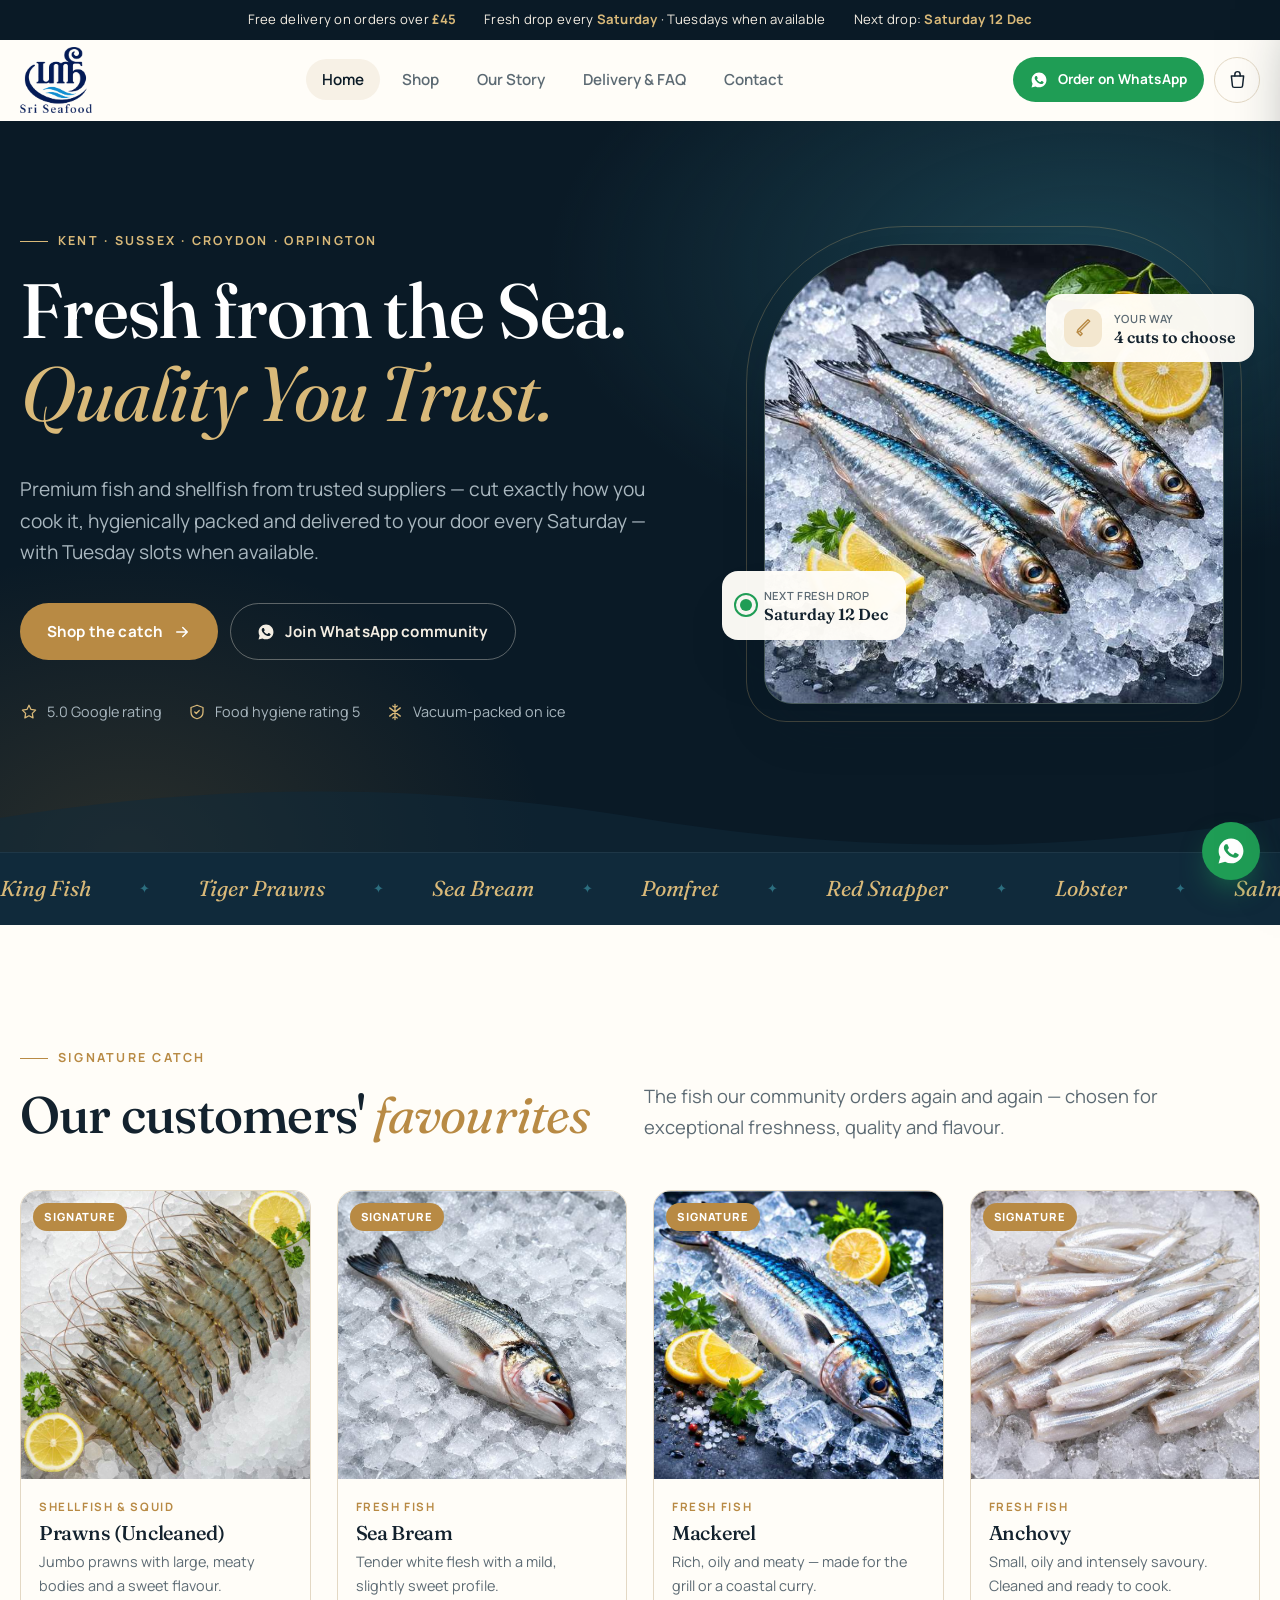
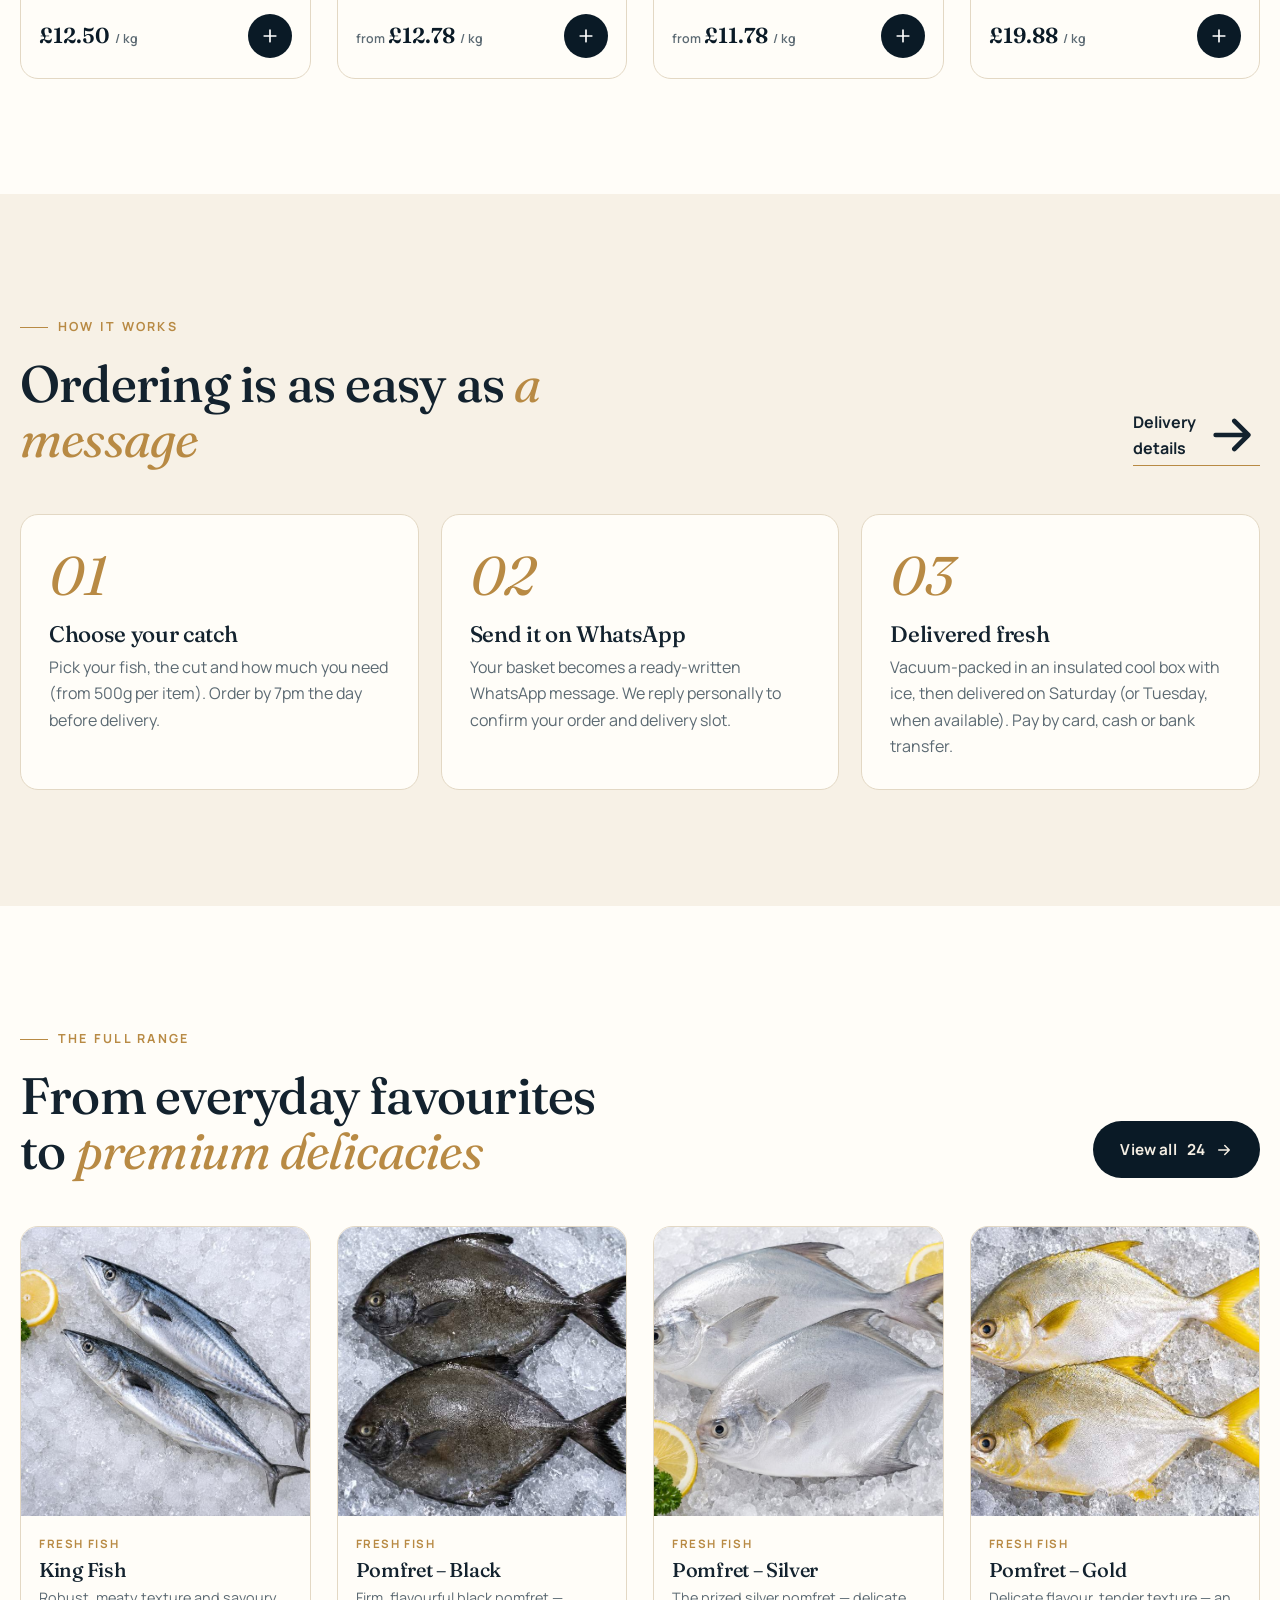
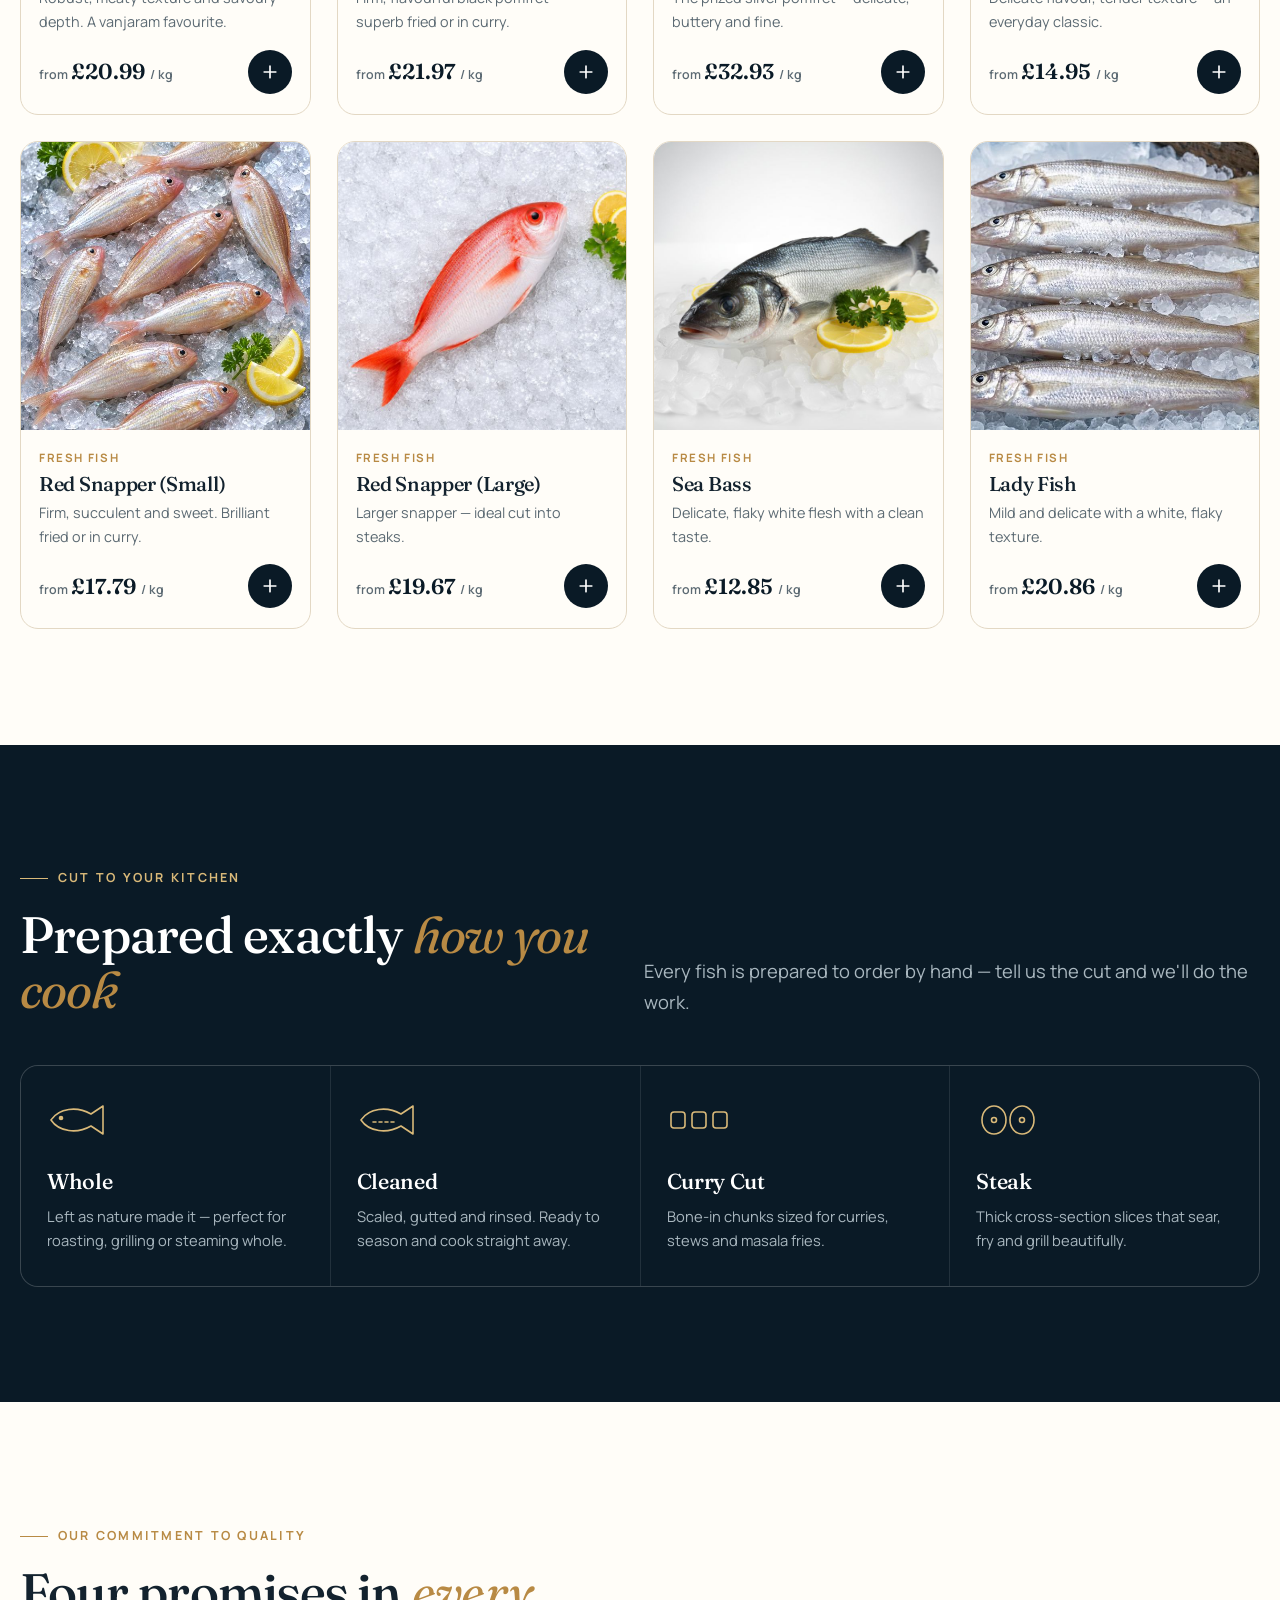
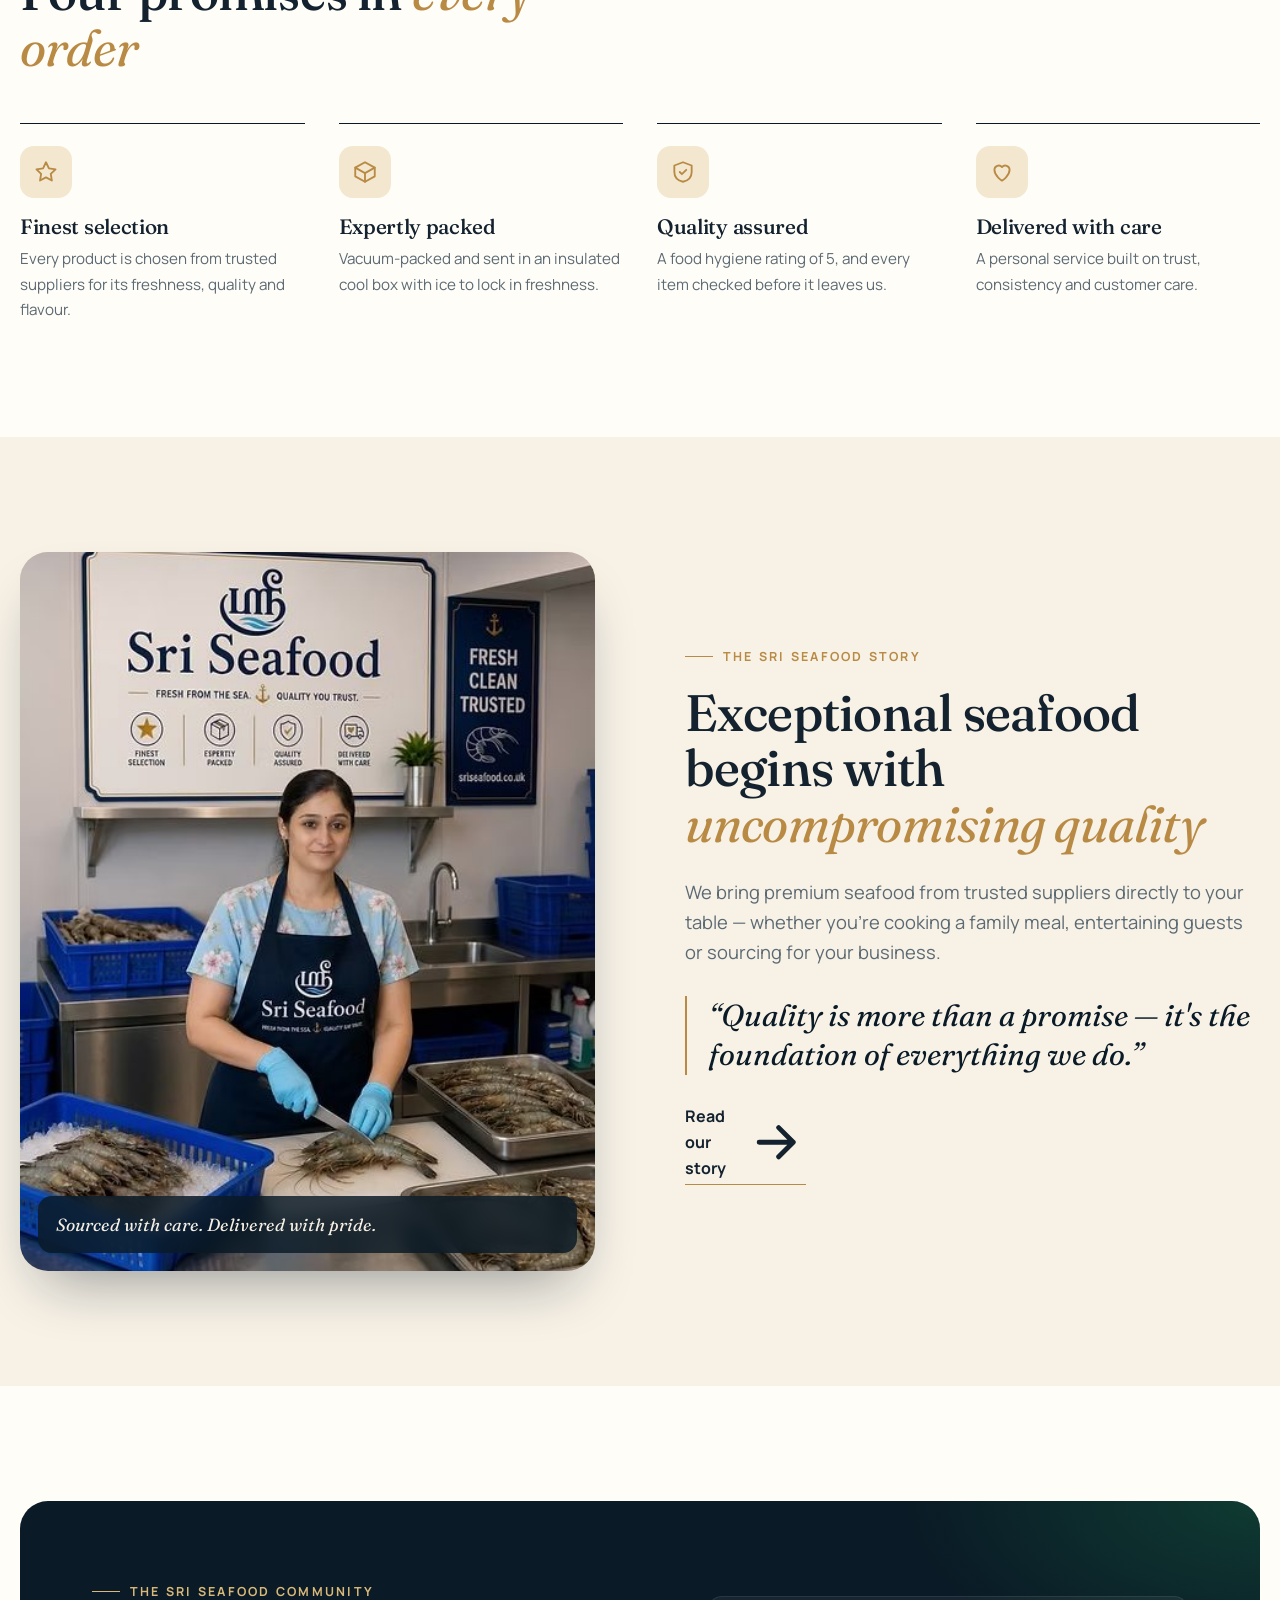
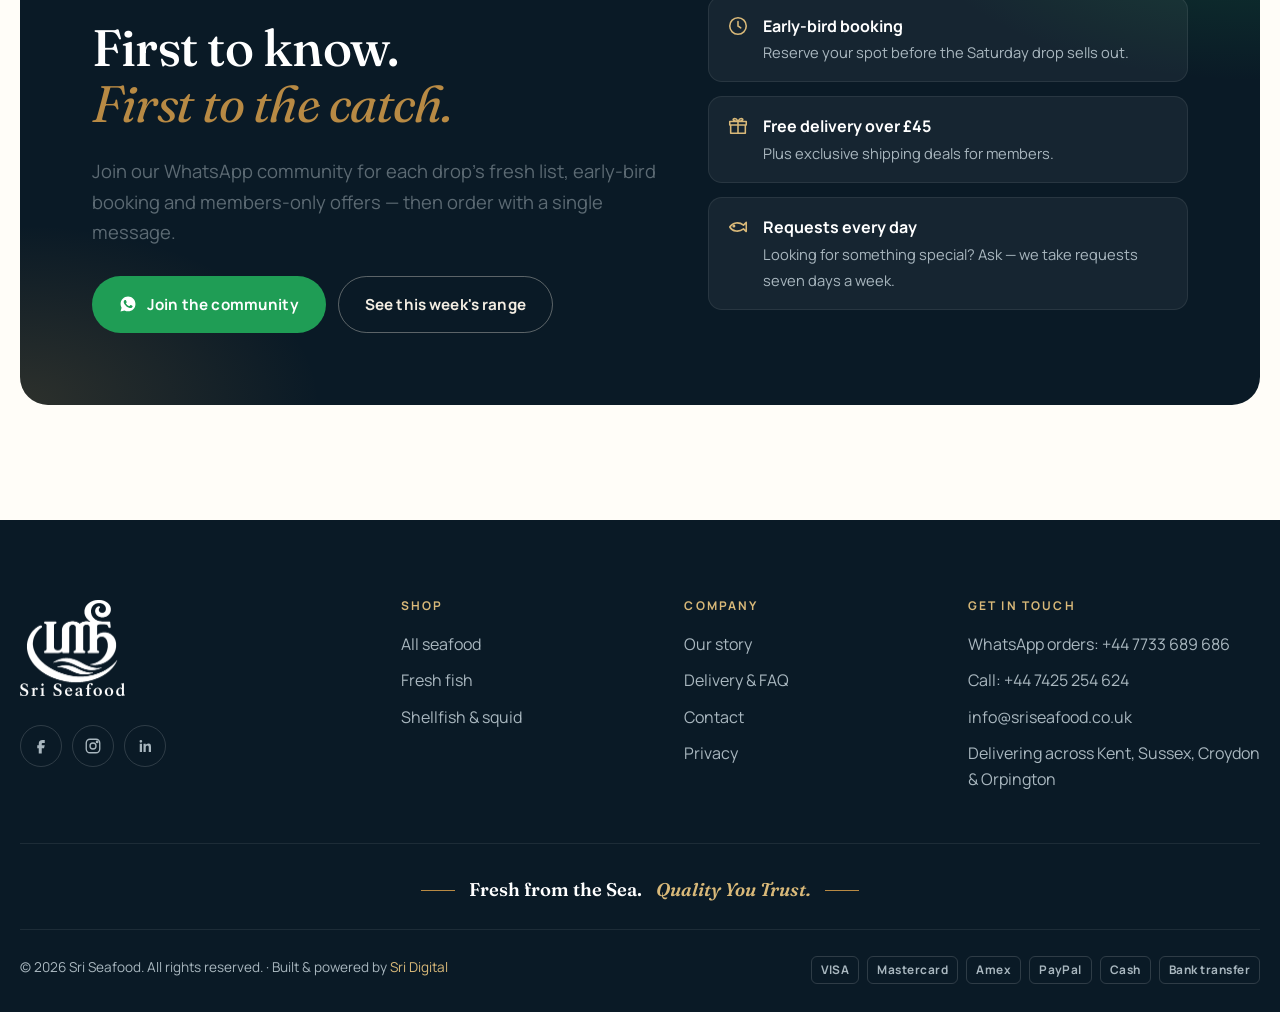
==== commit 43e7b3fb: "Add files via upload" ====
--- a/index.html
+++ b/index.html
@@ -5,14 +5,14 @@
 <meta name="viewport" content="width=device-width, initial-scale=1">
 <title>Sri Seafood | Fresh from the Sea. Quality You Trust.</title>
 <meta name="description" content="Premium fresh fish and shellfish, cut to order and delivered every Saturday across Kent, Sussex, Croydon and Orpington. Free delivery over £45.">
-<link rel="canonical" href="https://www.sriseafood.co.uk/">
+<link rel="canonical" href="https://sriseafood.co.uk/">
 <meta name="theme-color" content="#0A1A26">
 <meta property="og:type" content="website">
 <meta property="og:site_name" content="Sri Seafood">
 <meta property="og:title" content="Sri Seafood | Fresh from the Sea. Quality You Trust.">
 <meta property="og:description" content="Premium fresh fish and shellfish, cut to order and delivered every Saturday across Kent, Sussex, Croydon and Orpington. Free delivery over £45.">
-<meta property="og:url" content="https://www.sriseafood.co.uk/">
-<meta property="og:image" content="https://www.sriseafood.co.uk/assets/img/og-image.jpg">
+<meta property="og:url" content="https://sriseafood.co.uk/">
+<meta property="og:image" content="https://sriseafood.co.uk/assets/img/og-image.jpg">
 <meta name="twitter:card" content="summary_large_image">
 <link rel="icon" href="assets/img/favicon.png" type="image/png">
 <link rel="apple-touch-icon" href="assets/img/apple-touch-icon.png">
@@ -20,7 +20,8 @@
 <link rel="preconnect" href="https://fonts.gstatic.com" crossorigin>
 <link href="https://fonts.googleapis.com/css2?family=Fraunces:ital,opsz,wght@0,9..144,400..700;1,9..144,400..600&family=Manrope:wght@400;500;600;700;800&display=swap" rel="stylesheet">
 <link rel="stylesheet" href="assets/css/styles.css">
-<script type="application/ld+json">{"@context":"https://schema.org","@type":"Store","name":"Sri Seafood","description":"Premium fresh seafood delivered across Kent, Sussex, Croydon and Orpington.","url":"https://www.sriseafood.co.uk","email":"info@sriseafood.co.uk","telephone":"+447425254624","areaServed":["Kent","Sussex","Croydon","Orpington"],"address":{"@type":"PostalAddress","addressLocality":"Royal Tunbridge Wells","addressRegion":"Kent","addressCountry":"GB"},"sameAs":["https://www.facebook.com/profile.php?id=61592710559635","https://www.instagram.com/sri.seafood/","https://www.linkedin.com/company/sri-seafood/"]}</script>
+<script>document.documentElement.classList.add("js")</script>
+<script type="application/ld+json">{"@context":"https://schema.org","@type":"Store","name":"Sri Seafood","description":"Premium fresh seafood delivered across Kent, Sussex, Croydon and Orpington.","url":"https://sriseafood.co.uk","email":"info@sriseafood.co.uk","telephone":"+447425254624","areaServed":["Kent","Sussex","Croydon","Orpington"],"address":{"@type":"PostalAddress","addressLocality":"Royal Tunbridge Wells","addressRegion":"Kent","addressCountry":"GB"},"sameAs":["https://www.facebook.com/profile.php?id=61592710559635","https://www.instagram.com/sri.seafood/","https://www.linkedin.com/company/sri-seafood/"]}</script>
 </head>
 <body>
 <a class="sr-only" href="#main">Skip to content</a>
@@ -62,7 +63,7 @@
     </div>
     <div class="hero-visual">
       <div class="arch-ring" aria-hidden="true"></div>
-      <div class="arch"><img src="assets/img/hero-salmon.jpg" alt="Fresh salmon fillet from Sri Seafood" fetchpriority="high"></div>
+      <div class="arch"><img data-hero-random src="assets/img/hero-salmon.jpg" alt="Fresh seafood from Sri Seafood" fetchpriority="high"></div>
       <div class="float-card float-card--drop"><span class="pulse" aria-hidden="true"></span><div><small>Next fresh drop</small><b data-next-drop>Saturday</b></div></div>
       <div class="float-card float-card--cuts"><span class="chip-ico"><svg viewBox="0 0 24 24" fill="none" stroke="currentColor" stroke-width="1.7" stroke-linecap="round" stroke-linejoin="round" aria-hidden="true"><path d="M20 4 8 16l-3 1 1-3L18 2l2 2ZM8 16l3 3-2 2-3-3"/></svg></span><div><small>Your way</small><b>4 cuts to choose</b></div></div>
     </div>
@@ -89,7 +90,7 @@
     </div>
     <div class="steps">
       <div class="step reveal"><span class="step-num">01</span><h3>Choose your catch</h3><p>Pick your fish, the cut and how much you need (from 500g per item). Order by 7pm the day before delivery.</p></div>
-      <div class="step reveal"><span class="step-num">02</span><h3>Send it on WhatsApp</h3><p>Your basket becomes a ready-written WhatsApp message. We reply to confirm weights, total and your delivery slot.</p></div>
+      <div class="step reveal"><span class="step-num">02</span><h3>Send it on WhatsApp</h3><p>Your basket becomes a ready-written WhatsApp message. We reply personally to confirm your order and delivery slot.</p></div>
       <div class="step reveal"><span class="step-num">03</span><h3>Delivered fresh</h3><p>Vacuum-packed in an insulated cool box with ice, then delivered on Saturday (or Tuesday, when available). Pay by card, cash or bank transfer.</p></div>
     </div>
   </div>
@@ -122,7 +123,7 @@
       <div class="pillar reveal"><div class="pillar-ico"><svg viewBox="0 0 24 24" fill="none" stroke="currentColor" stroke-width="1.7" stroke-linejoin="round" aria-hidden="true"><path d="m12 3 2.7 5.6 6.1.9-4.4 4.3 1 6.1L12 17l-5.5 2.9 1-6.1L3.2 9.5l6.1-.9L12 3Z"/></svg></div><h3>Finest selection</h3><p>Every product is chosen from trusted suppliers for its freshness, quality and flavour.</p></div>
       <div class="pillar reveal"><div class="pillar-ico"><svg viewBox="0 0 24 24" fill="none" stroke="currentColor" stroke-width="1.7" stroke-linecap="round" stroke-linejoin="round" aria-hidden="true"><path d="M21 8 12 3 3 8v8l9 5 9-5V8Z"/><path d="m3 8 9 5 9-5M12 13v8"/></svg></div><h3>Expertly packed</h3><p>Vacuum-packed and sent in an insulated cool box with ice to lock in freshness.</p></div>
       <div class="pillar reveal"><div class="pillar-ico"><svg viewBox="0 0 24 24" fill="none" stroke="currentColor" stroke-width="1.7" stroke-linecap="round" stroke-linejoin="round" aria-hidden="true"><path d="M12 3 4 6v6c0 5 3.5 8 8 9 4.5-1 8-4 8-9V6l-8-3Z"/><path d="m9 12 2 2 4-4"/></svg></div><h3>Quality assured</h3><p>A food hygiene rating of 5, and every item checked before it leaves us.</p></div>
-      <div class="pillar reveal"><div class="pillar-ico"><svg viewBox="0 0 24 24" fill="none" stroke="currentColor" stroke-width="1.7" stroke-linecap="round" stroke-linejoin="round" aria-hidden="true"><path d="M12 20s-7-4.4-7-10a4 4 0 0 1 7-2.6A4 4 0 0 1 19 10c0 5.6-7 10-7 10Z"/></svg></div><h3>Delivered with care</h3><p>A personal, family-run service built on trust, consistency and customer care.</p></div>
+      <div class="pillar reveal"><div class="pillar-ico"><svg viewBox="0 0 24 24" fill="none" stroke="currentColor" stroke-width="1.7" stroke-linecap="round" stroke-linejoin="round" aria-hidden="true"><path d="M12 20s-7-4.4-7-10a4 4 0 0 1 7-2.6A4 4 0 0 1 19 10c0 5.6-7 10-7 10Z"/></svg></div><h3>Delivered with care</h3><p>A personal service built on trust, consistency and customer care.</p></div>
     </div>
   </div>
 </section>
@@ -157,6 +158,12 @@
     </ul>
   </div>
 </div></section>
+
+<!-- Hidden copy of the basket's "send by email" order form, so Netlify Forms can detect it -->
+<form name="order" data-netlify="true" netlify-honeypot="company" hidden>
+  <input name="name"><input name="postcode"><input name="phone"><input name="email">
+  <input name="delivery"><input name="subtotal"><textarea name="order"></textarea><input name="company">
+</form>
 </main>
 <footer class="site-footer">
   <div class="wrap">
--- a/assets/css/styles.css
+++ b/assets/css/styles.css
@@ -154,7 +154,10 @@
   .nav-cta { display: none; }
 }
 .mobile-nav { position: fixed; inset: 0; z-index: 90; background: var(--ink); color: var(--on-ink); padding: 24px; display: flex; flex-direction: column; transform: translateY(-100%); transition: transform .45s var(--ease); }
-.mobile-nav.is-open { transform: none; }
+.mobile-nav { overflow-y: auto; visibility: hidden; transition: transform .45s var(--ease), visibility 0s linear .45s; }
+.mobile-nav.is-open { transform: none; visibility: visible; transition: transform .45s var(--ease), visibility 0s; }
+@media (min-width: 921px) { .mobile-nav { display: none; } }
+@media (max-height: 640px) { .mobile-nav li a { font-size: 1.8rem; } .mobile-nav ul { margin-top: 24px; } }
 .mobile-nav .top { display: flex; justify-content: space-between; align-items: center; }
 .mobile-nav .icon-btn { border-color: rgba(255, 255, 255, .2); }
 .mobile-nav ul { list-style: none; padding: 0; margin: 48px 0 auto; }
@@ -180,9 +183,11 @@
 .hero-trust li { display: flex; align-items: center; gap: 9px; }
 .hero-trust svg { width: 18px; height: 18px; color: var(--gold-2); }
 .hero-visual { position: relative; justify-self: center; width: min(460px, 100%); }
-.arch { aspect-ratio: 4 / 5; border-radius: 999px 999px var(--r-lg) var(--r-lg); overflow: hidden; background: var(--ink-3); box-shadow: var(--shadow-lg); border: 1px solid rgba(217, 185, 121, .25); }
-.arch img { width: 100%; height: 100%; object-fit: cover; transform: scale(1.04); }
-.arch-ring { position: absolute; inset: -18px; border-radius: 999px 999px 36px 36px; border: 1px solid rgba(217, 185, 121, .25); pointer-events: none; }
+.arch { aspect-ratio: 1 / 1; border-radius: 140px 140px var(--r-lg) var(--r-lg); overflow: hidden; background: var(--ink-3); box-shadow: var(--shadow-lg); border: 1px solid rgba(217, 185, 121, .25); }
+.arch img { width: 100%; height: 100%; object-fit: cover; }
+.js .arch img[data-hero-random] { opacity: 0; transition: opacity .8s var(--ease); }
+.js .arch img[data-hero-random].is-ready { opacity: 1; }
+.arch-ring { position: absolute; inset: -18px; border-radius: 158px 158px 40px 40px; border: 1px solid rgba(217, 185, 121, .25); pointer-events: none; }
 .float-card {
   position: absolute; background: rgba(255, 253, 248, .97); color: var(--text); border-radius: 16px;
   padding: 14px 18px; box-shadow: var(--shadow-lg); display: flex; gap: 12px; align-items: center; font-size: .88rem; line-height: 1.35;
@@ -401,8 +406,8 @@
 .drawer.is-open { transform: none; }
 .drawer-head { display: flex; justify-content: space-between; align-items: center; padding: 22px 24px; border-bottom: 1px solid var(--line); }
 .drawer-head h2 { font-size: 1.6rem; margin: 0; }
-.drawer-body { flex: 1; overflow-y: auto; padding: 8px 24px; }
-.drawer-foot { border-top: 1px solid var(--line); padding: 20px 24px 24px; background: var(--cream); }
+.drawer-body { flex: 1 1 auto; min-height: 120px; overflow-y: auto; padding: 8px 24px; }
+.drawer-foot { flex: 0 1 auto; overflow-y: auto; border-top: 1px solid var(--line); padding: 20px 24px 24px; background: var(--cream); }
 .free-bar { margin: 16px 0 4px; font-size: .86rem; color: var(--muted); }
 .free-bar b { color: var(--ink); }
 .bar { height: 6px; background: var(--sand); border-radius: 99px; overflow: hidden; margin-top: 8px; }
@@ -427,6 +432,9 @@
 .drawer-empty svg { width: 120px; margin: 0 auto 16px; color: var(--sand); }
 .checkout-form { display: grid; gap: 10px; margin-bottom: 14px; }
 .checkout-form .input, .checkout-form .select { padding: 11px 14px; font-size: .9rem; background: #fff; }
+.link-btn { display: block; margin: 12px auto 0; font-size: .85rem; font-weight: 700; color: var(--ink); text-decoration: underline; text-underline-offset: 3px; }
+.link-btn:hover { color: var(--gold); }
+.alt-form { margin: 14px 0 0; padding-top: 14px; border-top: 1px solid var(--line); }
 .small-print { font-size: .78rem; color: var(--muted); text-align: center; margin: 10px 0 0; }
 
 /* Toast */
